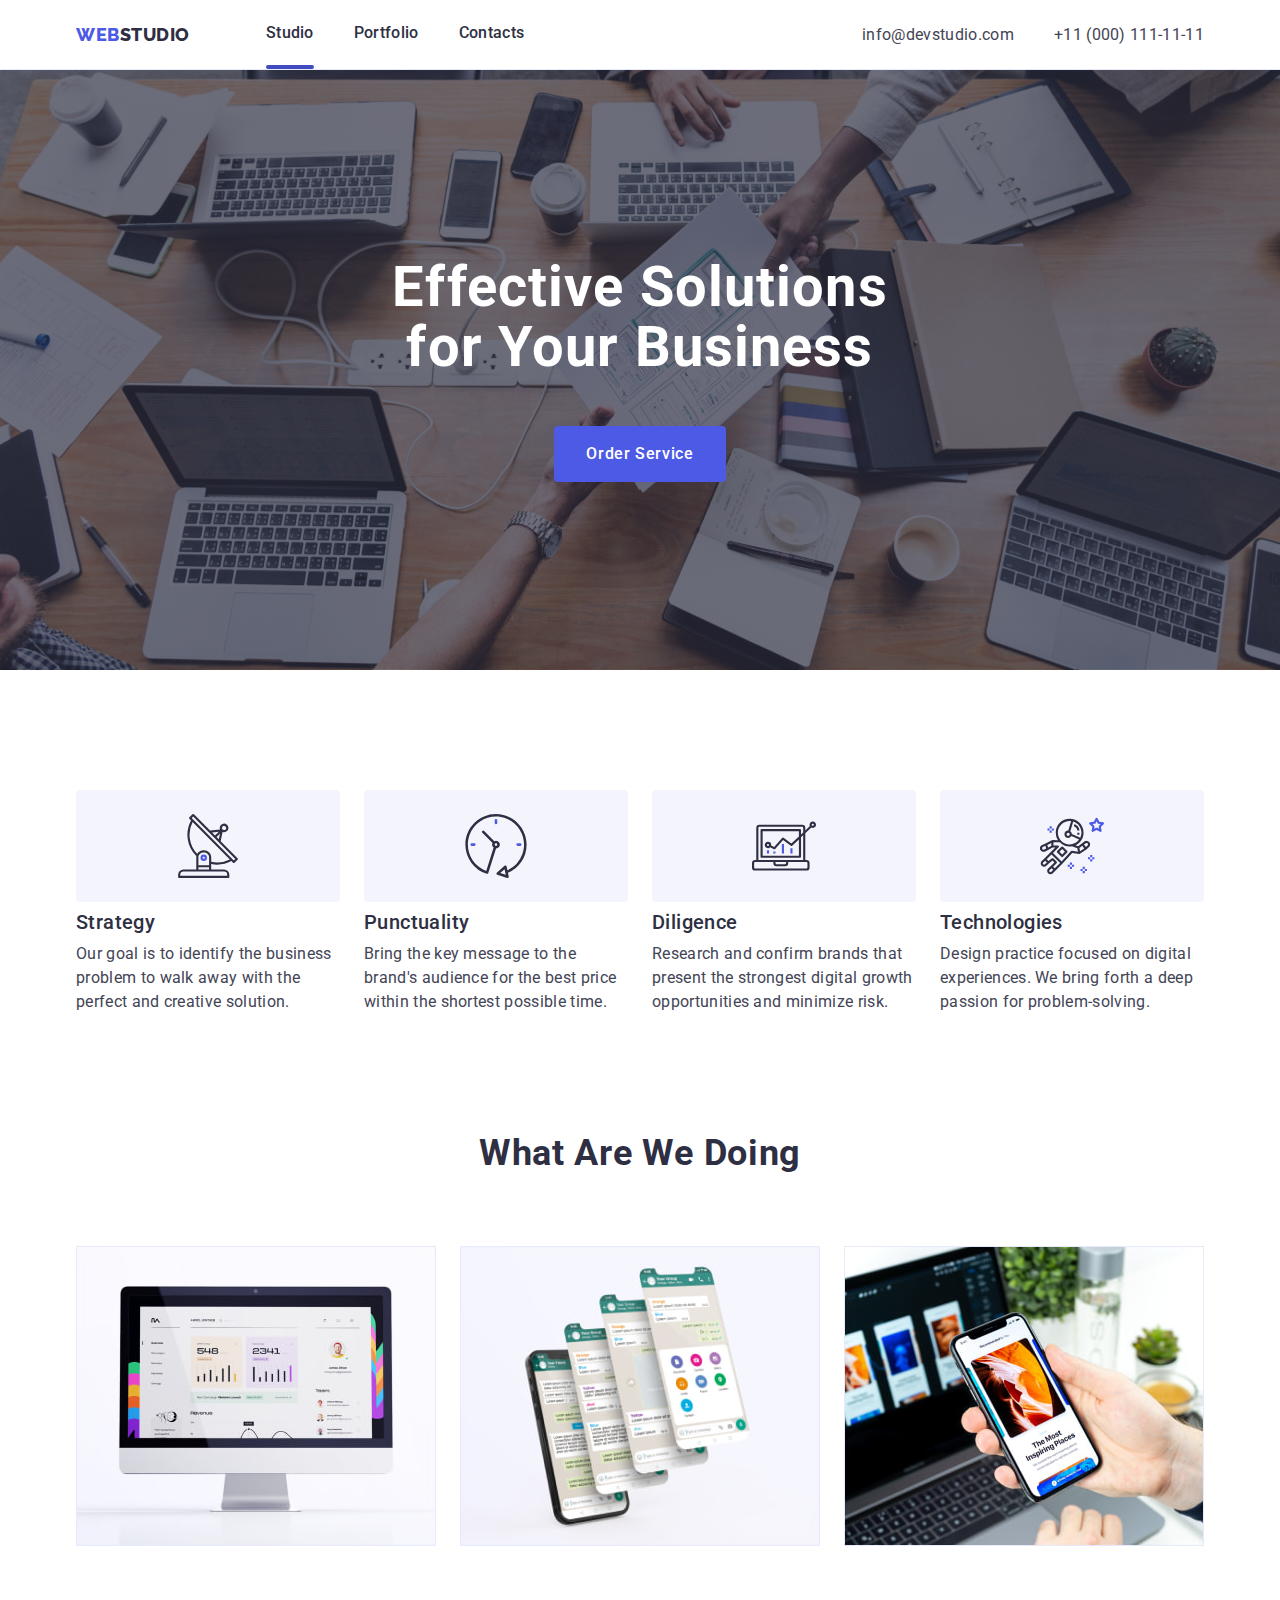
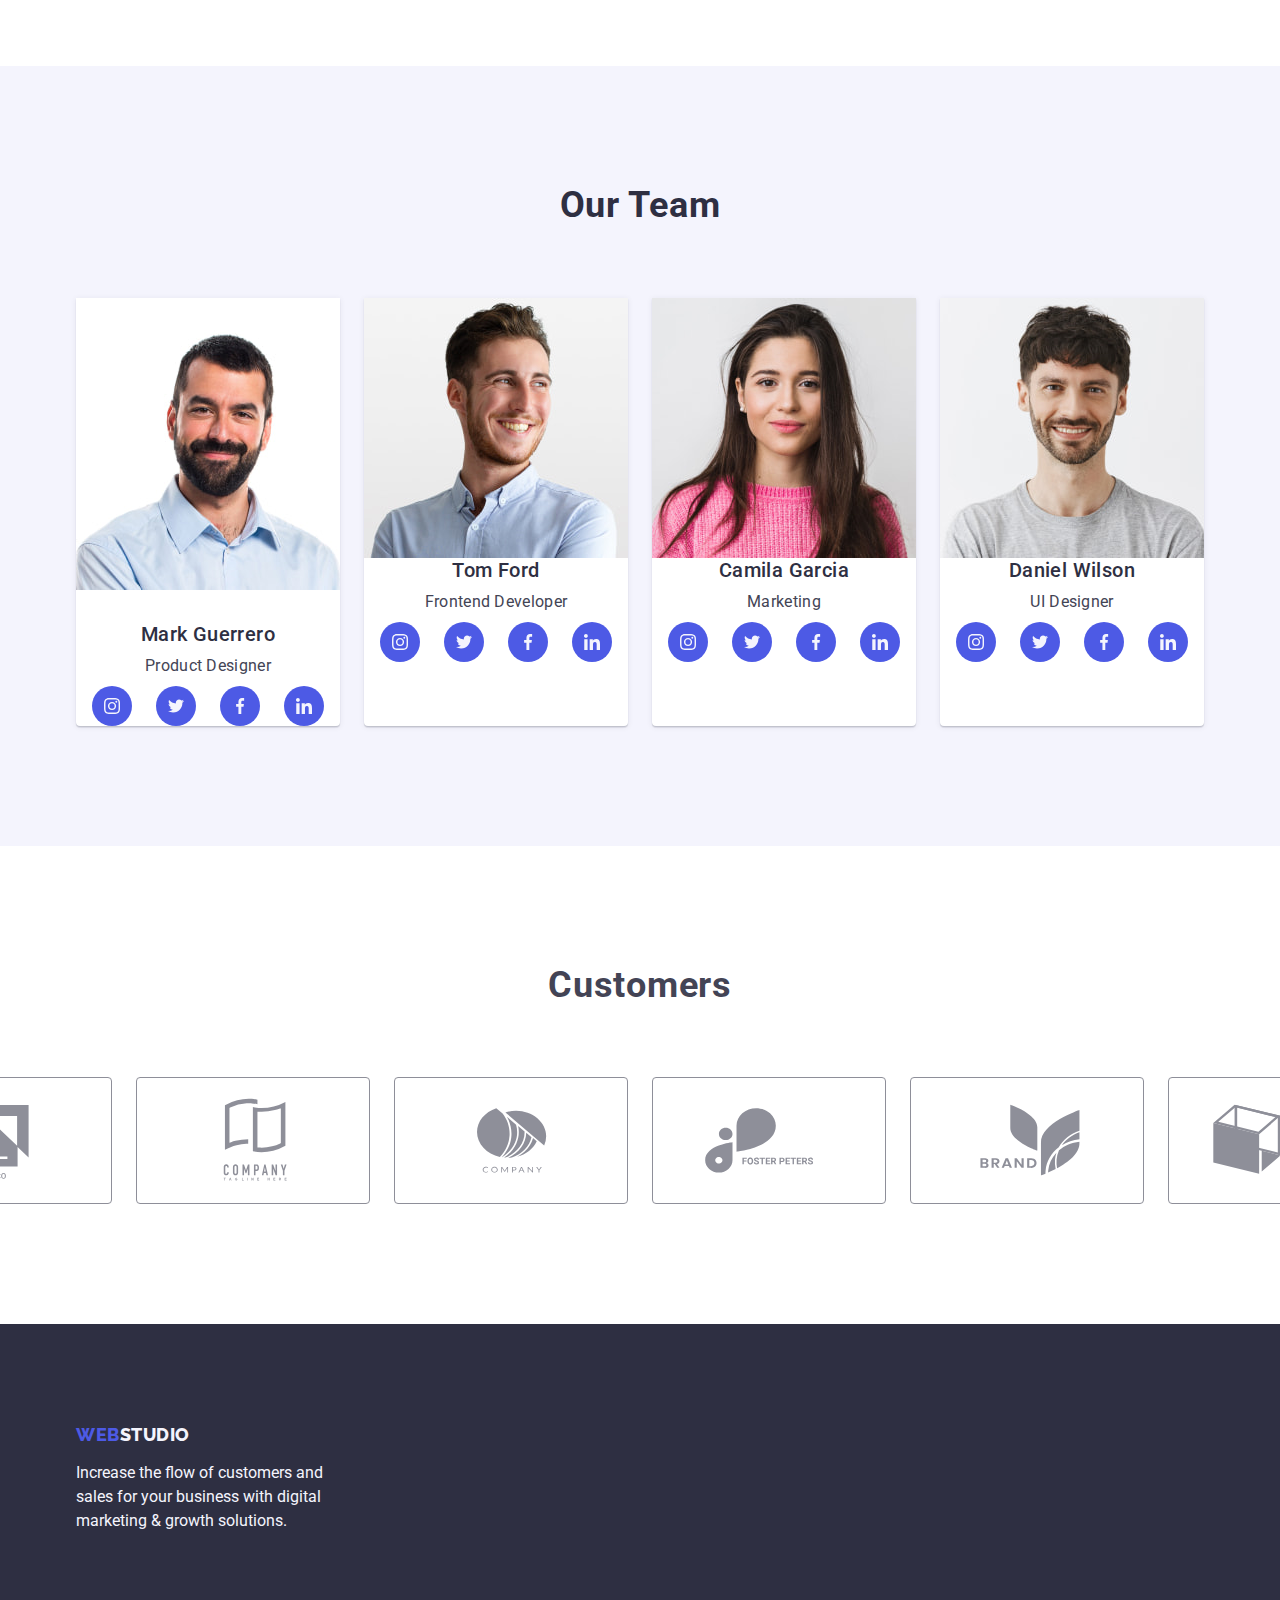
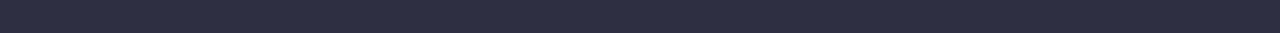
==== index.html @ 004ce373 "1" ====
<!DOCTYPE html>
<html lang="en">
  <head>
    <meta charset="UTF-8" />
    <meta http-equiv="X-UA-Compatible" content="IE=edge" />
    <meta name="viewport" content="width=device-width, initial-scale=1.0" />
    <title>Web Studio</title>
    <link rel="preconnect" href="https://fonts.googleapis.com" />
    <link rel="preconnect" href="https://fonts.gstatic.com" crossorigin />
    <link
      href="https://fonts.googleapis.com/css2?family=Raleway:wght@800&family=Roboto:wght@400;500;700&display=swap"
      rel="stylesheet" />
    <link
      rel="stylesheet"
      href="https://cdnjs.cloudflare.com/ajax/libs/modern-normalize/1.0.0/modern-normalize.min.css" />
    <link rel="stylesheet" href="./css/styles.css" />
  </head>
  <body>
    <header class="header">
      <div class="header-section container">
        <nav class="nav-list">
          <a class="logo link" href="./index.html">Web<span class="logo-studio">Studio</span></a>
          <ul class="list">
            <li><a class="link underline" href="./index.html">Studio</a></li>
            <li><a class="link" href="./portfolio.html">Portfolio</a></li>
            <li><a class="link" href="">Contacts</a></li>
          </ul>
        </nav>
        <address class="address-link">
          <ul class="list">
            <li><a class="link" href="mailto:info@devstudio.com">info@devstudio.com</a></li>
            <li><a class="link" href="tel:+110001111111">+11 (000) 111-11-11</a></li>
          </ul>
        </address>
      </div>
    </header>
    <main>
      <section class="hero">
        <div class="container">
          <h1 class="hero-title">Effective Solutions for Your Business</h1>
          <button class="hero-button" type="button">Order Service</button>
        </div>
      </section>
      <section class="advantage-list">
        <div class="container">
          <h2 class="title" hidden>Our Advantages</h2>
          <ul class="list">
            <li class="advantage-list-item">
              <div class="advantage-icon-container">
                <svg class="underhero-icon" width="64" height="64">
                  <use href="./images/icons.svg#antenna"></use>
                </svg>
              </div>
              <div class="advantage-list-under-icon">
                <h3 class="subtitle">Strategy</h3>
                <p class="advantage-list-text">
                  Our goal is to identify the business problem to walk away with the perfect and creative solution.
                </p>
              </div>
            </li>
            <li class="advantage-list-item">
              <div class="advantage-icon-container">
                <svg class="underhero-icon" width="64" height="64">
                  <use href="./images/icons.svg#clock"></use>
                </svg>
              </div>
              <div class="advantage-list-under-icon">
                <h3 class="subtitle">Punctuality</h3>
                <p class="advantage-list-text">
                  Bring the key message to the brand's audience for the best price within the shortest possible time.
                </p>
              </div>
            </li>
            <li class="advantage-list-item">
              <div class="advantage-icon-container">
                <svg class="underhero-icon" width="64" height="64">
                  <use href="./images/icons.svg#diagram"></use>
                </svg>
              </div>
              <div class="advantage-list-under-icon">
                <h3 class="subtitle">Diligence</h3>
                <p class="advantage-list-text">
                  Research and confirm brands that present the strongest digital growth opportunities and minimize risk.
                </p>
              </div>
            </li>
            <li class="advantage-list-item">
              <div class="advantage-icon-container">
                <svg class="underhero-icon" width="64" height="64">
                  <use href="./images/icons.svg#astronaut"></use>
                </svg>
              </div>
              <div class="advantage-list-under-icon">
                <h3 class="subtitle">Technologies</h3>
                <p class="advantage-list-text">
                  Design practice focused on digital experiences. We bring forth a deep passion for problem-solving.
                </p>
              </div>
            </li>
          </ul>
        </div>
      </section>
      <section class="img-section">
        <div class="container">
          <h2 class="title">What are we doing</h2>
          <ul class="list">
            <li class="img-section-item">
              <img src="./images/main-page/img-1.jpg" alt="PC" width="360" height="300" />
            </li>
            <li class="img-section-item">
              <img src="./images/main-page/img-2.jpg" alt="Messenger" width="360" height="300" />
            </li>
            <li class="img-section-item">
              <img src="./images/main-page/img-3.jpg" alt="Phone" width="360" height="300" />
            </li>
          </ul>
        </div>
      </section>
      <section class="team-section">
        <div class="container">
          <h2 class="title">Our Team</h2>
          <ul class="list">
            <li class="team-section-content">
              <div class="team-section-img">
                <img src="./images/main-page/photo1.jpg" width="264" height="260" alt="Photo" />
              </div>
              <div class="container-text">
                <h3 class="subtitle">Mark Guerrero</h3>
                <p class="team-section-text">Product Designer</p>
                <ul class="team-section-icon-list">
                  <li class="social-icons-item">
                    <a href="https://www.instagram.com/">
                      <svg class="team-icon" width="16" height="16">
                        <use href="./images/icons.svg#instagram"></use>
                      </svg>
                    </a>
                  </li>
                  <li class="social-icons-item">
                    <a href="twitter.com">
                      <svg class="team-icon" width="16" height="16">
                        <use href="./images/icons.svg#twitter"></use>
                      </svg>
                    </a>
                  </li>
                  <li class="social-icons-item">
                    <a href="">
                      <svg class="team-icon" width="16" height="16">
                        <use href="./images/icons.svg#facebook"></use>
                      </svg>
                    </a>
                  </li>
                  <li class="social-icons-item">
                    <a href="">
                      <svg class="team-icon" width="16" height="16">
                        <use href="./images/icons.svg#linkedin"></use>
                      </svg>
                    </a>
                  </li>
                </ul>
              </div>
            </li>
            <li class="team-section-content">
              <div>
                <img src="./images/main-page/photo2.jpg" width="264" height="260" alt="Photo" />
              </div>
              <div class="container-text">
                <h3 class="subtitle">Tom Ford</h3>
                <p class="team-section-text">Frontend Developer</p>
                <ul class="team-section-icon-list">
                  <li class="social-icons-item">
                    <a href="https://www.instagram.com/">
                      <svg class="team-icon" width="16" height="16">
                        <use href="./images/icons.svg#instagram"></use>
                      </svg>
                    </a>
                  </li>
                  <li class="social-icons-item">
                    <a href="twitter.com">
                      <svg class="team-icon" width="16" height="16">
                        <use href="./images/icons.svg#twitter"></use>
                      </svg>
                    </a>
                  </li>
                  <li class="social-icons-item">
                    <a href="">
                      <svg class="team-icon" width="16" height="16">
                        <use href="./images/icons.svg#facebook"></use>
                      </svg>
                    </a>
                  </li>
                  <li class="social-icons-item">
                    <a href="">
                      <svg class="team-icon" width="16" height="16">
                        <use href="./images/icons.svg#linkedin"></use>
                      </svg>
                    </a>
                  </li>
                </ul>
              </div>
            </li>
            <li class="team-section-content">
              <div>
                <img src="./images/main-page/photo3.jpg" width="264" height="260" alt="Photo" />
              </div>
              <div class="container-text">
                <h3 class="subtitle">Camila Garcia</h3>
                <p class="team-section-text">Marketing</p>
                <ul class="team-section-icon-list">
                  <li class="social-icons-item">
                    <a href="https://www.instagram.com/">
                      <svg class="team-icon" width="16" height="16">
                        <use href="./images/icons.svg#instagram"></use>
                      </svg>
                    </a>
                  </li>
                  <li class="social-icons-item">
                    <a href="twitter.com">
                      <svg class="team-icon" width="16" height="16">
                        <use href="./images/icons.svg#twitter"></use>
                      </svg>
                    </a>
                  </li>
                  <li class="social-icons-item">
                    <a href="">
                      <svg class="team-icon" width="16" height="16">
                        <use href="./images/icons.svg#facebook"></use>
                      </svg>
                    </a>
                  </li>
                  <li class="social-icons-item">
                    <a href="">
                      <svg class="team-icon" width="16" height="16">
                        <use href="./images/icons.svg#linkedin"></use>
                      </svg>
                    </a>
                  </li>
                </ul>
              </div>
            </li>
            <li class="team-section-content">
              <div>
                <img src="./images/main-page/photo4.jpg" width="264" height="260" alt="Photo" />
              </div>
              <div class="container-text">
                <h3 class="subtitle">Daniel Wilson</h3>
                <p class="team-section-text">UI Designer</p>
                <ul class="team-section-icon-list">
                  <li class="social-icons-item">
                    <a href="https://www.instagram.com/">
                      <svg class="team-icon" width="16" height="16">
                        <use href="./images/icons.svg#instagram"></use>
                      </svg>
                    </a>
                  </li>
                  <li class="social-icons-item">
                    <a href="twitter.com">
                      <svg class="team-icon" width="16" height="16">
                        <use href="./images/icons.svg#twitter"></use>
                      </svg>
                    </a>
                  </li>
                  <li class="social-icons-item">
                    <a href="">
                      <svg class="team-icon" width="16" height="16">
                        <use href="./images/icons.svg#facebook"></use>
                      </svg>
                    </a>
                  </li>
                  <li class="social-icons-item">
                    <a href="">
                      <svg class="team-icon" width="16" height="16">
                        <use href="./images/icons.svg#linkedin"></use>
                      </svg>
                    </a>
                  </li>
                </ul>
              </div>
            </li>
          </ul>
        </div>
      </section>
      <section class="customers-section">
        <div class="container">
          <h2 class="customers-section-title">Customers</h2>
          <ul class="customers-section-list">
            <li class="customers-section-item">
              <svg class="customers-icon" width="168" height="88">
                <use href="./images/icons.svg#logo-1"></use>
              </svg>
            </li>
            <li class="customers-section-item">
              <svg class="customers-icon" width="168" height="88">
                <use href="./images/icons.svg#logo-2"></use>
              </svg>
            </li>
            <li class="customers-section-item">
              <svg class="customers-icon" width="168" height="88">
                <use href="./images/icons.svg#logo-3"></use>
              </svg>
            </li>
            <li class="customers-section-item">
              <svg class="customers-icon" width="168" height="88">
                <use href="./images/icons.svg#logo-4"></use>
              </svg>
            </li>
            <li class="customers-section-item">
              <svg class="customers-icon" width="168" height="88">
                <use href="./images/icons.svg#logo-5"></use>
              </svg>
            </li>
            <li class="customers-section-item">
              <svg class="customers-icon" width="168" height="88">
                <use href="./images/icons.svg#logo-6"></use>
              </svg>
            </li>
          </ul>
        </div>
      </section>
    </main>
    <footer class="footer">
      <div class="container">
        <a class="link" href="./index.html">Web<span class="logo-studio">Studio</span></a>
        <p class="text">
          Increase the flow of customers and sales for your business with digital marketing & growth solutions.
        </p>
      </div>
    </footer>
  </body>
</html>
---- css/styles.css ----
:root {
    --color-iris: #4d5ae5;
    --color-ocean: #404bbf;
    --color-navy-blue: #2e2f42;
    --color-green: #31d0aa;
    --color-slate: #434455;
    --color-light-slate: #8e8f99;
    --color-cornflower: #e7e9fc;
    --color-cloud: #f4f4fd;
    --color-navy-blue-modal: #2e2f42;
    --color-grey: #2e2f42;
    --color-white: #ffffff;
    --color-dairy: #fcfcfc;
}

body {
    font-family: 'Roboto', sans-serif;
    color: #434455;
    background-color: var(--color-white);
}

img {
    display: block;
}

ul {
    padding-inline: 0;
    margin-inline: 0;
    padding: 0;
    margin: 0;
}


h1 h2 h3 h4 h5 {
    padding-inline: 0;
    margin-inline: 0;
    padding: 0;
    margin: 0;
}

p {
    padding-inline: 0;
    margin-inline: 0;
    padding: 0;
    margin: 0;
}

.container {
    width: 1158px;
    margin: 0 auto;
    padding: 0 15px;
}

/**
  |============================
  | Header & Footer + Logo
  |============================
*/

.header {
    border-bottom: 1px solid var(--color-cornflower);
    box-shadow: 0px 2px 1px rgba(46, 47, 66, 0.08), 0px 1px 1px rgba(46, 47, 66, 0.16), 0px 1px 6px rgba(46, 47, 66, 0.08);
}

.header-section {
    display: flex;
    align-items: center;
}

.nav-list {
    display: flex;
    align-items: center;
    justify-content: space-around;
    margin-right: auto;
}

.header .logo {
    margin-right: 76px;
}

.header .link {
    padding: 24px 0;
    font-family: 'Raleway', sans-serif;
    font-weight: 800;
    font-size: 18px;
    line-height: 1.17;
    letter-spacing: 0.03em;
    text-transform: uppercase;
    text-decoration: none;
    color: var(--color-iris)
}

.header .logo-studio {
    color: var(--color-navy-blue);
}

.header .list {
    gap: 40px;
    display: flex;
    list-style: none;
}

.header .list .link {
    font-family: inherit;
    text-transform: none;
    font-weight: 500;
    font-size: 16px;
    line-height: 1.5;
    text-decoration: none;
    letter-spacing: 0.02em;
    color: var(--color-navy-blue);
}

.header .list .link:hover,
.header .list .link:focus {
    color: var(--color-ocean);
}

.underline::after {
    content: '';
    position: relative;
    top: 20px;
    display: block;
    height: 4px;
    width: 100%;
    background-color: var(--color-ocean);
    border-radius: 2px;
}

.address-link {
    font-style: normal;
    list-style: none;
}

.address-link .list .link {
    text-transform: none;
    font-weight: 400;
    font-size: 16px;
    line-height: 1.5;
    color: var(--color-slate);
    text-decoration: none;
    letter-spacing: 0.02em;
}

.address-link .link:hover,
.address-link .link:focus {
    color: var(--color-ocean);
}

/**
  |============================
  | Hero section
  |============================
*/

.hero {
    background-image: linear-gradient(rgba(46, 47, 66, 0.7), rgba(46, 47, 66, 0.7)), url('../images/main-page/background.jpg');
    background-position: center;
    background-repeat: no-repeat;
    background-size: cover;
    max-width: 1440px;


    background-color: var(--color-navy-blue);
    padding: 188px 0;

}

.hero-title {
    margin: 0 auto 48px;
    display: block;
    max-width: 496px;
    font-weight: 700;
    font-size: 56px;
    color: var(--color-white);
    text-align: center;
    line-height: 1.07;
    letter-spacing: 0.02em;
}

.hero-button {
    min-width: 169px;
    height: 56px;
    display: block;
    margin: 0 auto;
    padding: 16px 32px;
    cursor: pointer;
    font-family: inherit;
    font-weight: 500;
    font-size: 16px;
    line-height: 1.5;
    letter-spacing: 0.04em;
    background: var(--color-iris);
    color: var(--color-white);
    border: none;
    border-radius: 4px;
}

.hero-button:hover,
.hero-button:focus {
    background-color: var(--color-ocean);
}

/**
  |============================
  | 2nd section
  |============================
*/


.advantage-list {
    padding: 120px 0;
}

.advantage-list .list {
    padding: 0;
    display: flex;
    align-items: center;
    justify-content: center;
    list-style: none;
    gap: 24px;
}

.advantage-list-item {
    width: calc((100% - 72px) / 4);
}

.advantage-list .subtitle {
    margin-top: 0;
    margin-bottom: 8px;
    font-weight: 500;
    font-size: 20px;
    line-height: 1.2;
    letter-spacing: 0.02em;
    color: var(--color-navy-blue);
    max-width: 264px;
}

.advantage-list-text {
    font-size: 16px;
    line-height: 1.5;
    letter-spacing: 0.02em;
    color: var(--color-slate);
}

.advantage-icon-container {
    display: flex;
    align-items: center;
    justify-content: center;
    height: 112px;
    padding: 24px 100px;
    background-color: var(--color-cloud);
    border-radius: 4px;
    margin-bottom: 8px;

}

/**
  |============================
  | 3rd section
  |============================
*/

.img-section {
    padding-bottom: 120px;
}

.img-section .title {
    margin-top: 0;
    font-weight: 700;
    font-size: 36px;
    line-height: 1.11;
    color: var(--color-navy-blue);
    text-align: center;
    letter-spacing: 0.02em;
    text-transform: capitalize;
    margin-bottom: 72px;
}

.img-section .list {
    display: flex;
    flex-wrap: wrap;
    justify-content: center;
    gap: 24px;
    list-style: none;
}

.img-section-item {
    width: calc((100% - 3 * 16px) / 3);
}

/**
  |============================
  | Team section
  |============================
*/

.team-section {
    background-color: var(--color-cloud);
    padding: 120px 0;
}

.team-section .list {
    display: flex;
    flex-wrap: wrap;
    gap: 24px;
    justify-content: center;
    list-style: none;
}

.team-section .title {
    margin: 0 auto 72px;
    font-weight: 700;
    font-size: 36px;
    line-height: 1.11;
    text-align: center;
    letter-spacing: 0.02em;
    text-transform: capitalize;
    color: var(--color-navy-blue);
    margin-bottom: 72px;
}

.team-section .subtitle {
    margin-top: 0;
    margin-bottom: 8px;
    text-align: center;
    font-weight: 500;
    font-size: 20px;
    line-height: 1.2;
    letter-spacing: 0.02em;
    color: var(--color-navy-blue);
}

.team-section-text {
    text-align: center;
    font-size: 16px;
    line-height: 1.5;
    letter-spacing: 0.02em;
    color: var(--color-slate);
    margin-bottom: 8px;
}

.team-section-content {
    background-color: var(--color-white);
    width: calc((100% - 72px) / 4);
    box-shadow: 0px 1px 6px rgba(46, 47, 66, 0.08), 0px 1px 1px rgba(46, 47, 66, 0.16), 0px 2px 1px rgba(46, 47, 66, 0.08);
    border-radius: 0px 0px 4px 4px;
}

.container-text {
    margin: 0;
    /* padding: 32px 16px; */
}

.team-section-icon-list {
    list-style: none;
    display: flex;
    gap: 24px;
    justify-content: center;
    align-items: center;
}

.social-icons-item {
    background-color: var(--color-iris);
    padding: 12px;
    border-radius: 50%;
    height: 40px;
}

.team-icon {
    fill: var(--color-cloud);
}

.team-section-img {
    padding: 32px 0;
}

/**
  |============================
  | Customers section
  |============================
*/

.customers-section {
    padding: 120px 0;
}

.customers-section-title {
    margin: 0;
    margin-bottom: 72px;
    display: block;
    text-align: center;
    font-weight: 700;
    font-size: 36px;
    line-height: 1.1;
    letter-spacing: 0.02em;
}

.customers-section-list {
    display: flex;
    align-items: center;
    justify-content: center;
    list-style: none;
    gap: 24px;
}

.customers-icon {
    fill: var(--color-light-slate);
}

.customers-section-item {
    padding: 16px 32px;
    border: 1px solid var(--color-light-slate);
    border-radius: 4px;
}

/**
  |============================
  | Footer
  |============================
*/

.footer {
    display: flex;
    background-color: var(--color-navy-blue);
    padding: 100px 0;
}

.footer .link {
    display: inline-block;
    font-family: 'Raleway', sans-serif;
    font-weight: 800;
    font-size: 18px;
    line-height: 1.17;
    letter-spacing: 0.03em;
    text-transform: uppercase;
    text-decoration: none;
    color: var(--color-iris);
    margin-bottom: 16px;
}

.footer .logo-studio {
    color: var(--color-cloud);
}

.footer .text {
    font-size: 16px;
    line-height: 1.5;
    color: var(--color-cloud);
    max-width: 264px;
}

/**
  |============================
  | Portfolio
  |============================
*/

.portfolio-section {
    padding: 96px 0 120px;
}

.portfolio-section .list {
    display: flex;
    flex-wrap: wrap;
    justify-content: center;
    gap: 24px;
    list-style: none;
    margin-bottom: 72px;
}

.filter-button {
    padding: 12px 24px;
    cursor: pointer;
    font-family: inherit;
    font-weight: 500;
    font-size: 16px;
    line-height: 1.5;
    letter-spacing: 0.04em;
    color: var(--color-iris);
    background-color: var(--color-cloud);
    border-radius: 4px;
    border: 1px solid var(--color-cornflower);
}

.filter-button:hover,
.filter-button:focus {
    color: var(--color-white);
    background-color: var(--color-ocean);
    border: 1px solid transparent;
    box-shadow: 0px 3px 1px rgba(0, 0, 0, 0.1),
        0px 2px 1px rgba(0, 0, 0, 0.08),
        0px 2px 2px rgba(0, 0, 0, 0.12);
}

.portfolio-section .portfolio-content-list {
    display: flex;
    flex-wrap: wrap;
    justify-content: center;
    column-gap: 24px;
    row-gap: 48px;
    list-style: none;
    margin-bottom: 0;
}

.portfolio-content-list .link {
    text-decoration: none;
}

.portfolio-content-subtitle {
    margin-top: 0;
    font-weight: 500;
    font-size: 20px;
    line-height: 1.2;
    letter-spacing: 0.02em;
    color: var(--color-navy-blue);
    margin-bottom: 8px;
}

.portfolio-content-text {
    font-size: 16px;
    line-height: 1.5;
    letter-spacing: 0.02em;
    color: var(--color-slate);
}

.portfolio-content-list .link-container {
    padding: 32px 16px;
    border: 1px solid var(--color-cornflower);
    border-top: none;
}

.portfolio-link {
    display: block;
}

.portfolio-link:hover,
.portfolio-link:focus {
    box-shadow: 0px 1px 6px rgba(46, 47, 66, 0.08), 0px 1px 1px rgba(46, 47, 66, 0.16), 0px 2px 1px rgba(46, 47, 66, 0.08);
}
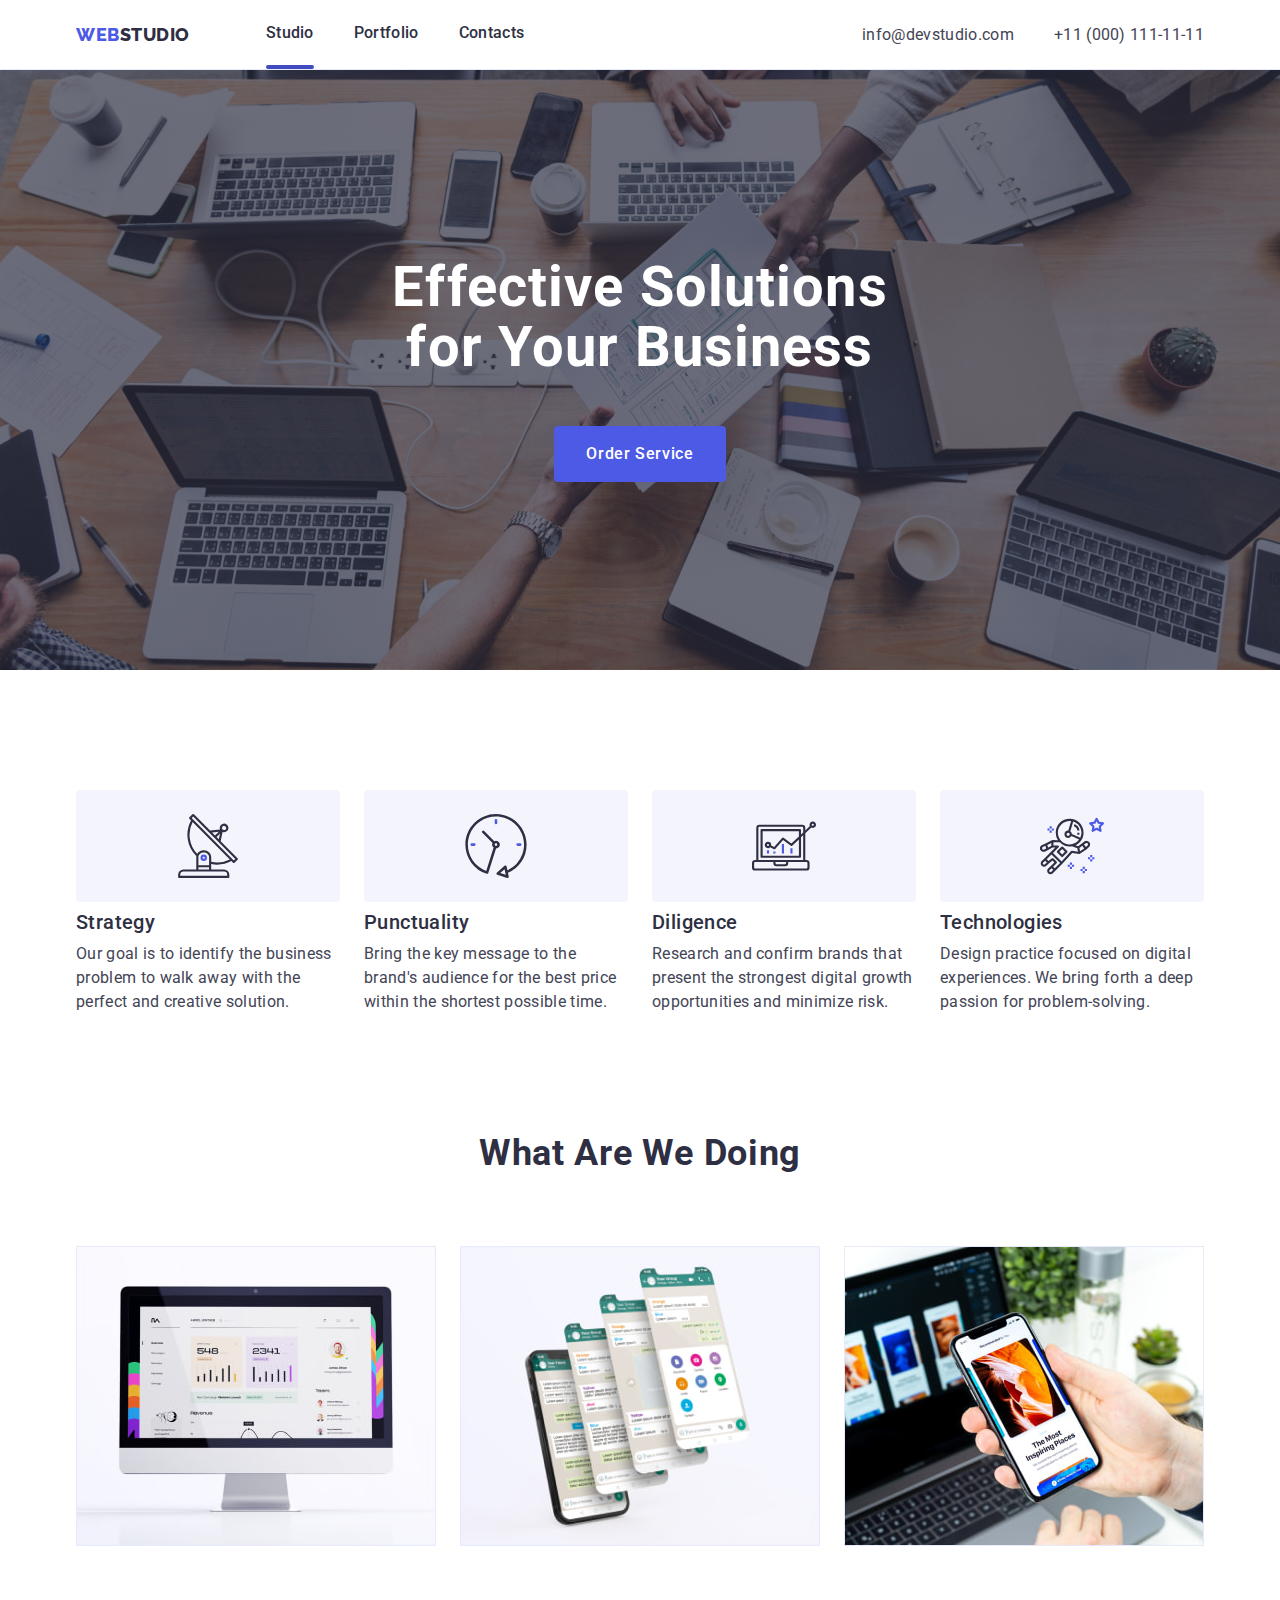
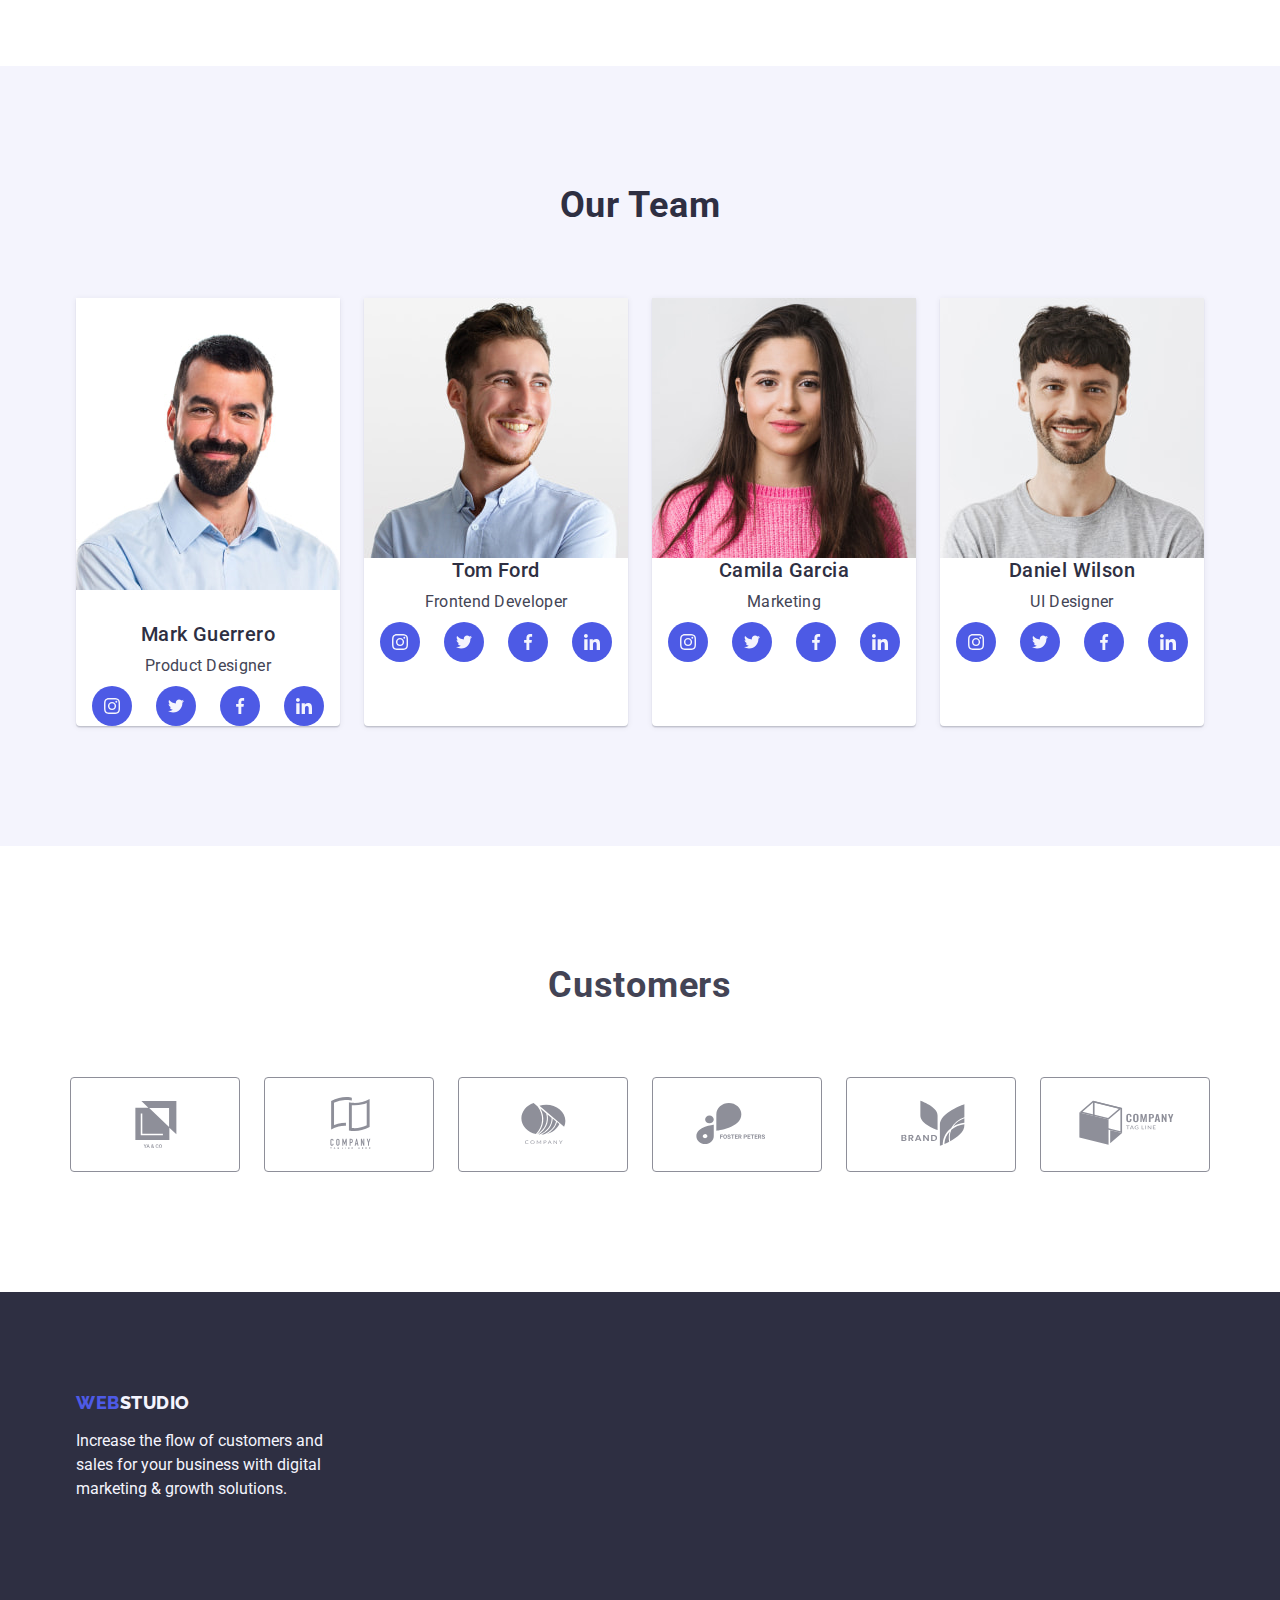
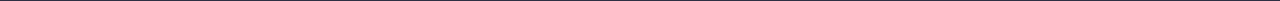
==== commit eeae0830: "Update index.html" ====
--- a/index.html
+++ b/index.html
@@ -284,32 +284,32 @@
           <h2 class="customers-section-title">Customers</h2>
           <ul class="customers-section-list">
             <li class="customers-section-item">
-              <svg class="customers-icon" width="168" height="88">
+              <svg class="customers-icon" width="104" height="56">
                 <use href="./images/icons.svg#logo-1"></use>
               </svg>
             </li>
             <li class="customers-section-item">
-              <svg class="customers-icon" width="168" height="88">
+              <svg class="customers-icon" width="104" height="56">
                 <use href="./images/icons.svg#logo-2"></use>
               </svg>
             </li>
             <li class="customers-section-item">
-              <svg class="customers-icon" width="168" height="88">
+              <svg class="customers-icon" width="104" height="56">
                 <use href="./images/icons.svg#logo-3"></use>
               </svg>
             </li>
             <li class="customers-section-item">
-              <svg class="customers-icon" width="168" height="88">
+              <svg class="customers-icon" width="104" height="56">
                 <use href="./images/icons.svg#logo-4"></use>
               </svg>
             </li>
             <li class="customers-section-item">
-              <svg class="customers-icon" width="168" height="88">
+              <svg class="customers-icon" width="104" height="56">
                 <use href="./images/icons.svg#logo-5"></use>
               </svg>
             </li>
             <li class="customers-section-item">
-              <svg class="customers-icon" width="168" height="88">
+              <svg class="customers-icon" width="104" height="56">
                 <use href="./images/icons.svg#logo-6"></use>
               </svg>
             </li>
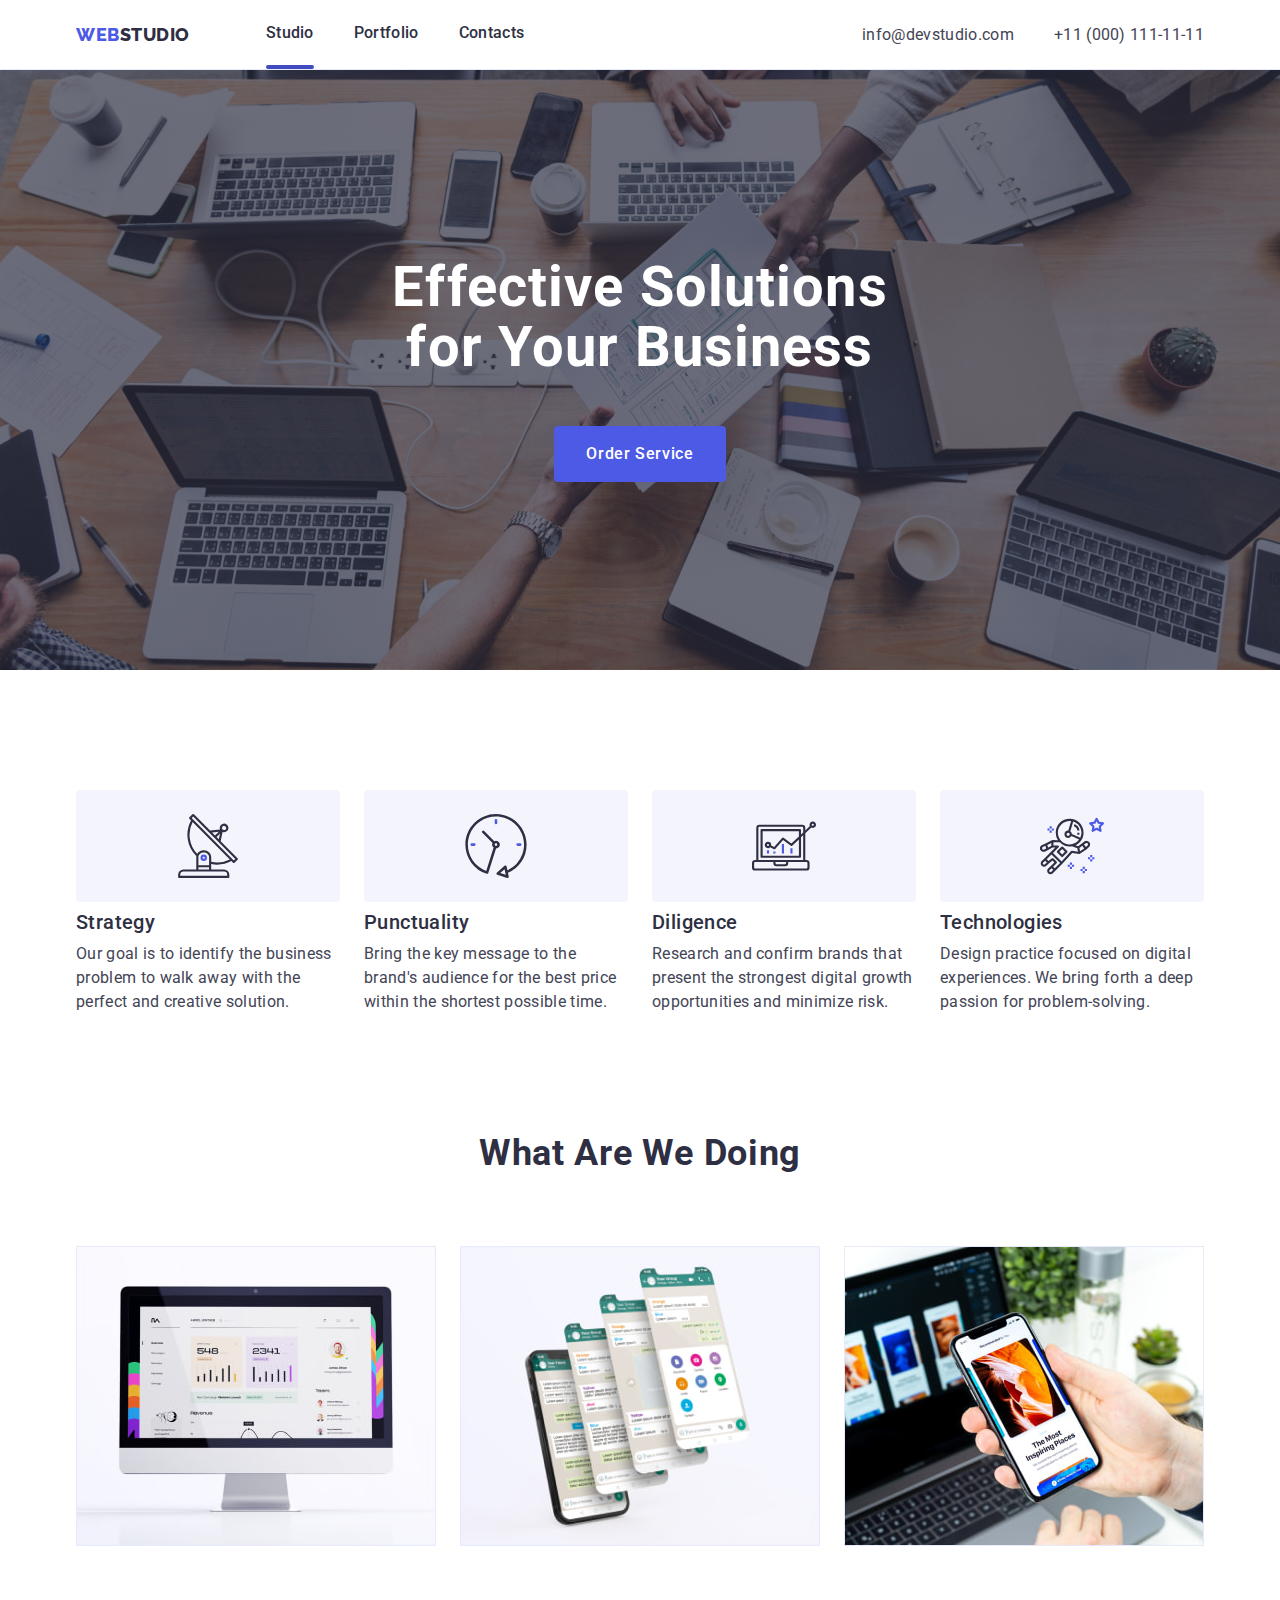
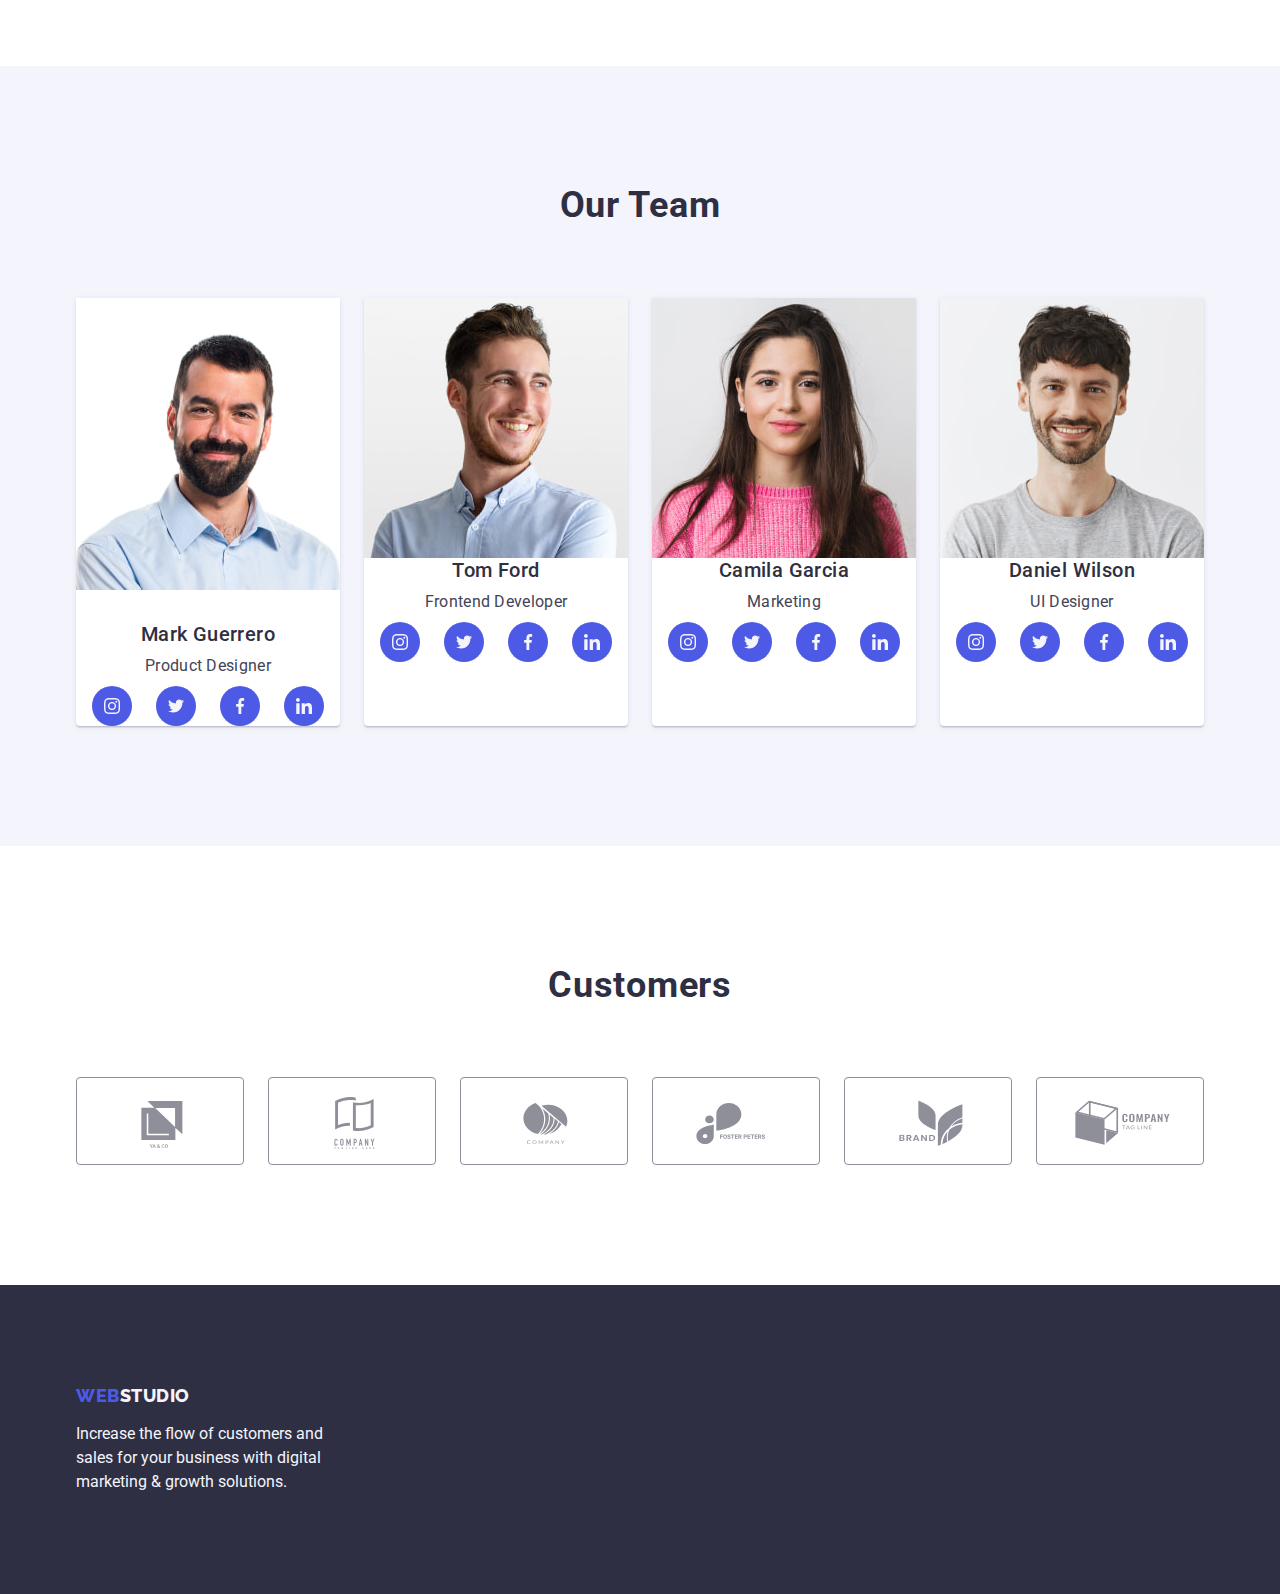
==== commit 1af92142: "Customers section fixes" ====
--- a/index.html
+++ b/index.html
@@ -284,34 +284,46 @@
           <h2 class="customers-section-title">Customers</h2>
           <ul class="customers-section-list">
             <li class="customers-section-item">
-              <svg class="customers-icon" width="104" height="56">
-                <use href="./images/icons.svg#logo-1"></use>
-              </svg>
-            </li>
-            <li class="customers-section-item">
-              <svg class="customers-icon" width="104" height="56">
-                <use href="./images/icons.svg#logo-2"></use>
-              </svg>
-            </li>
-            <li class="customers-section-item">
-              <svg class="customers-icon" width="104" height="56">
-                <use href="./images/icons.svg#logo-3"></use>
-              </svg>
-            </li>
-            <li class="customers-section-item">
-              <svg class="customers-icon" width="104" height="56">
-                <use href="./images/icons.svg#logo-4"></use>
-              </svg>
-            </li>
-            <li class="customers-section-item">
-              <svg class="customers-icon" width="104" height="56">
-                <use href="./images/icons.svg#logo-5"></use>
-              </svg>
-            </li>
-            <li class="customers-section-item">
-              <svg class="customers-icon" width="104" height="56">
-                <use href="./images/icons.svg#logo-6"></use>
-              </svg>
+              <a class="customers-link" href="">
+                <svg class="customers-icon" width="104" height="56">
+                  <use href="./images/icons.svg#logo-1"></use>
+                </svg>
+              </a>
+            </li>
+            <li class="customers-section-item">
+              <a class="customers-link" href="">
+                <svg class="customers-icon" width="104" height="56">
+                  <use href="./images/icons.svg#logo-2"></use>
+                </svg>
+              </a>
+            </li>
+            <li class="customers-section-item">
+              <a class="customers-link" href="">
+                <svg class="customers-icon" width="104" height="56">
+                  <use href="./images/icons.svg#logo-3"></use>
+                </svg>
+              </a>
+            </li>
+            <li class="customers-section-item">
+              <a class="customers-link" href="">
+                <svg class="customers-icon" width="104" height="56">
+                  <use href="./images/icons.svg#logo-4"></use>
+                </svg>
+              </a>
+            </li>
+            <li class="customers-section-item">
+              <a class="customers-link" href="">
+                <svg class="customers-icon" width="104" height="56">
+                  <use href="./images/icons.svg#logo-5"></use>
+                </svg>
+              </a>
+            </li>
+            <li class="customers-section-item">
+              <a class="customers-link" href="">
+                <svg class="customers-icon" width="104" height="56">
+                  <use href="./images/icons.svg#logo-6"></use>
+                </svg>
+              </a>
             </li>
           </ul>
         </div>
--- a/css/styles.css
+++ b/css/styles.css
@@ -394,6 +394,7 @@
     font-size: 36px;
     line-height: 1.1;
     letter-spacing: 0.02em;
+    color: var(--color-navy-blue);
 }
 
 .customers-section-list {
@@ -408,10 +409,18 @@
     fill: var(--color-light-slate);
 }
 
-.customers-section-item {
+.customers-link {
     padding: 16px 32px;
+    display: block;
+    height: 100%;
+    width: 100%;
     border: 1px solid var(--color-light-slate);
     border-radius: 4px;
+}
+
+.customers-section-item {
+    width: calc((100% - 120px) / 6);
+    height: 88px;
 }
 
 /**
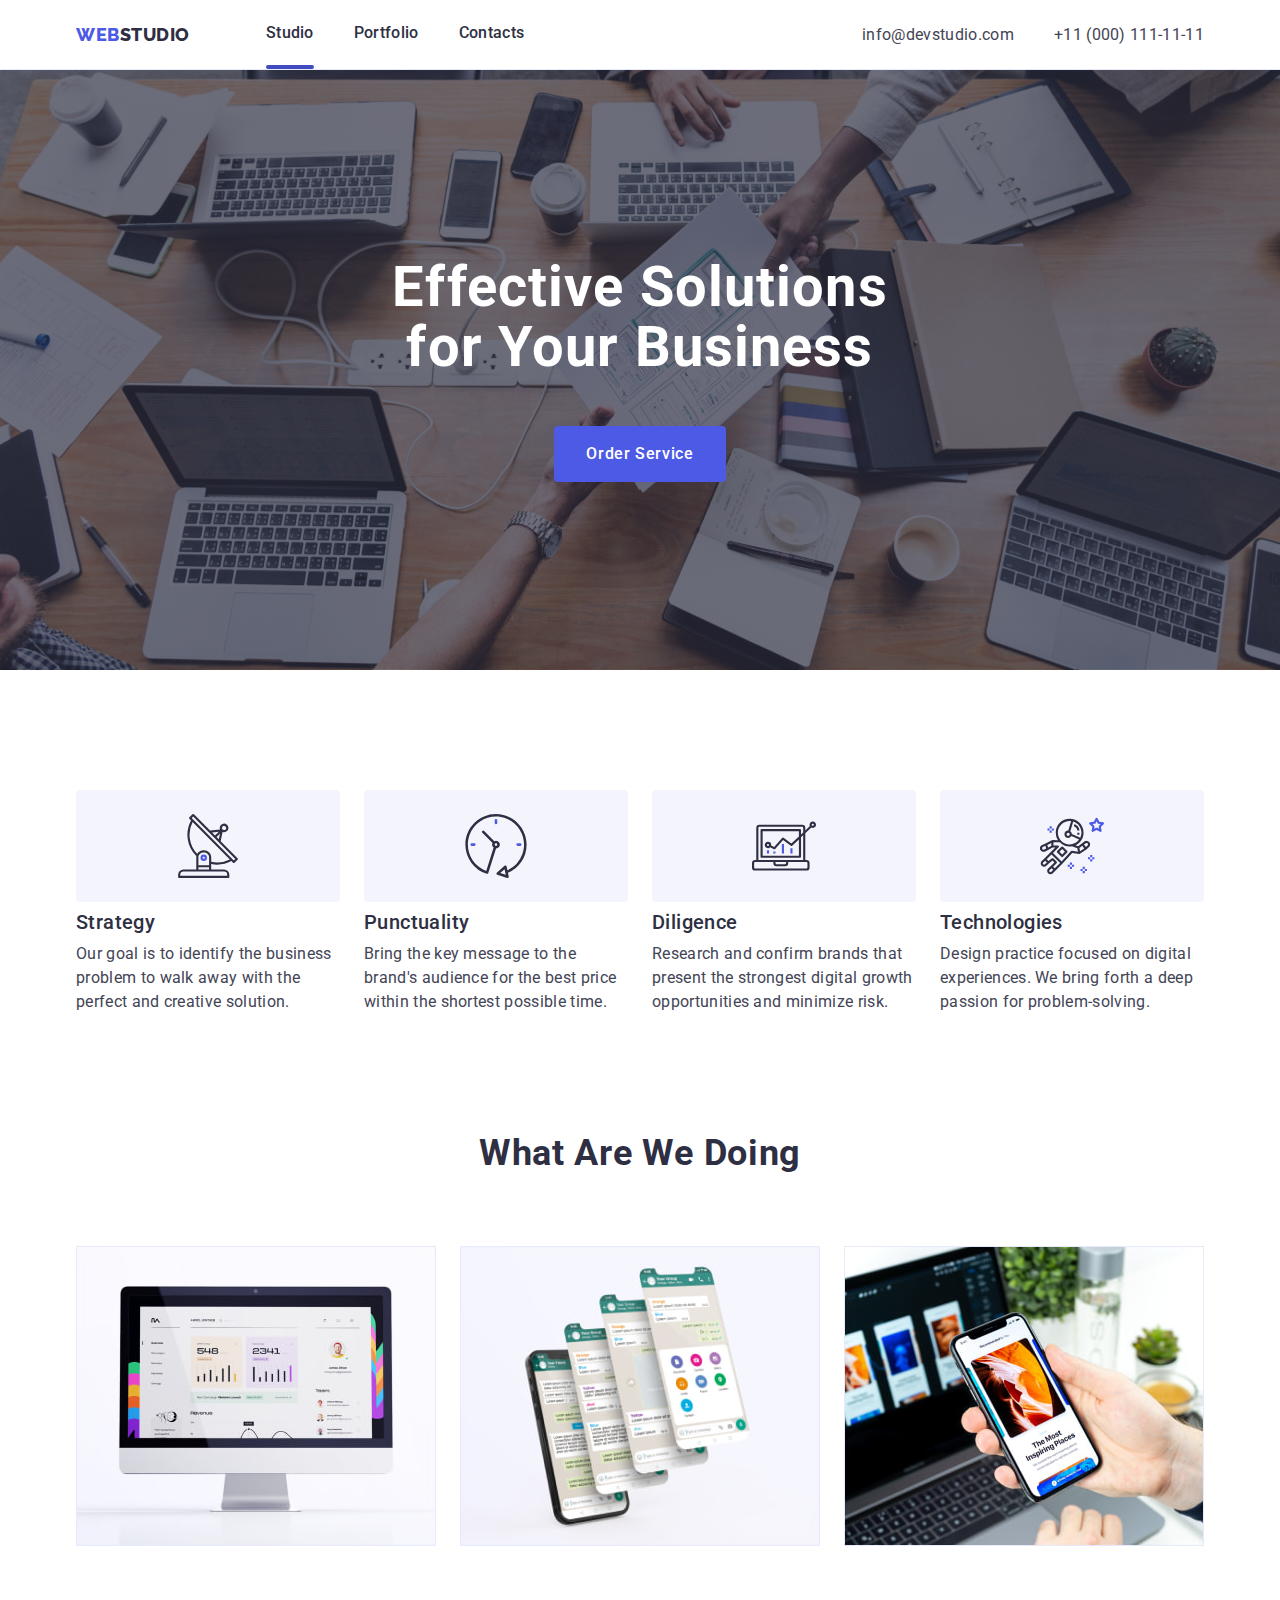
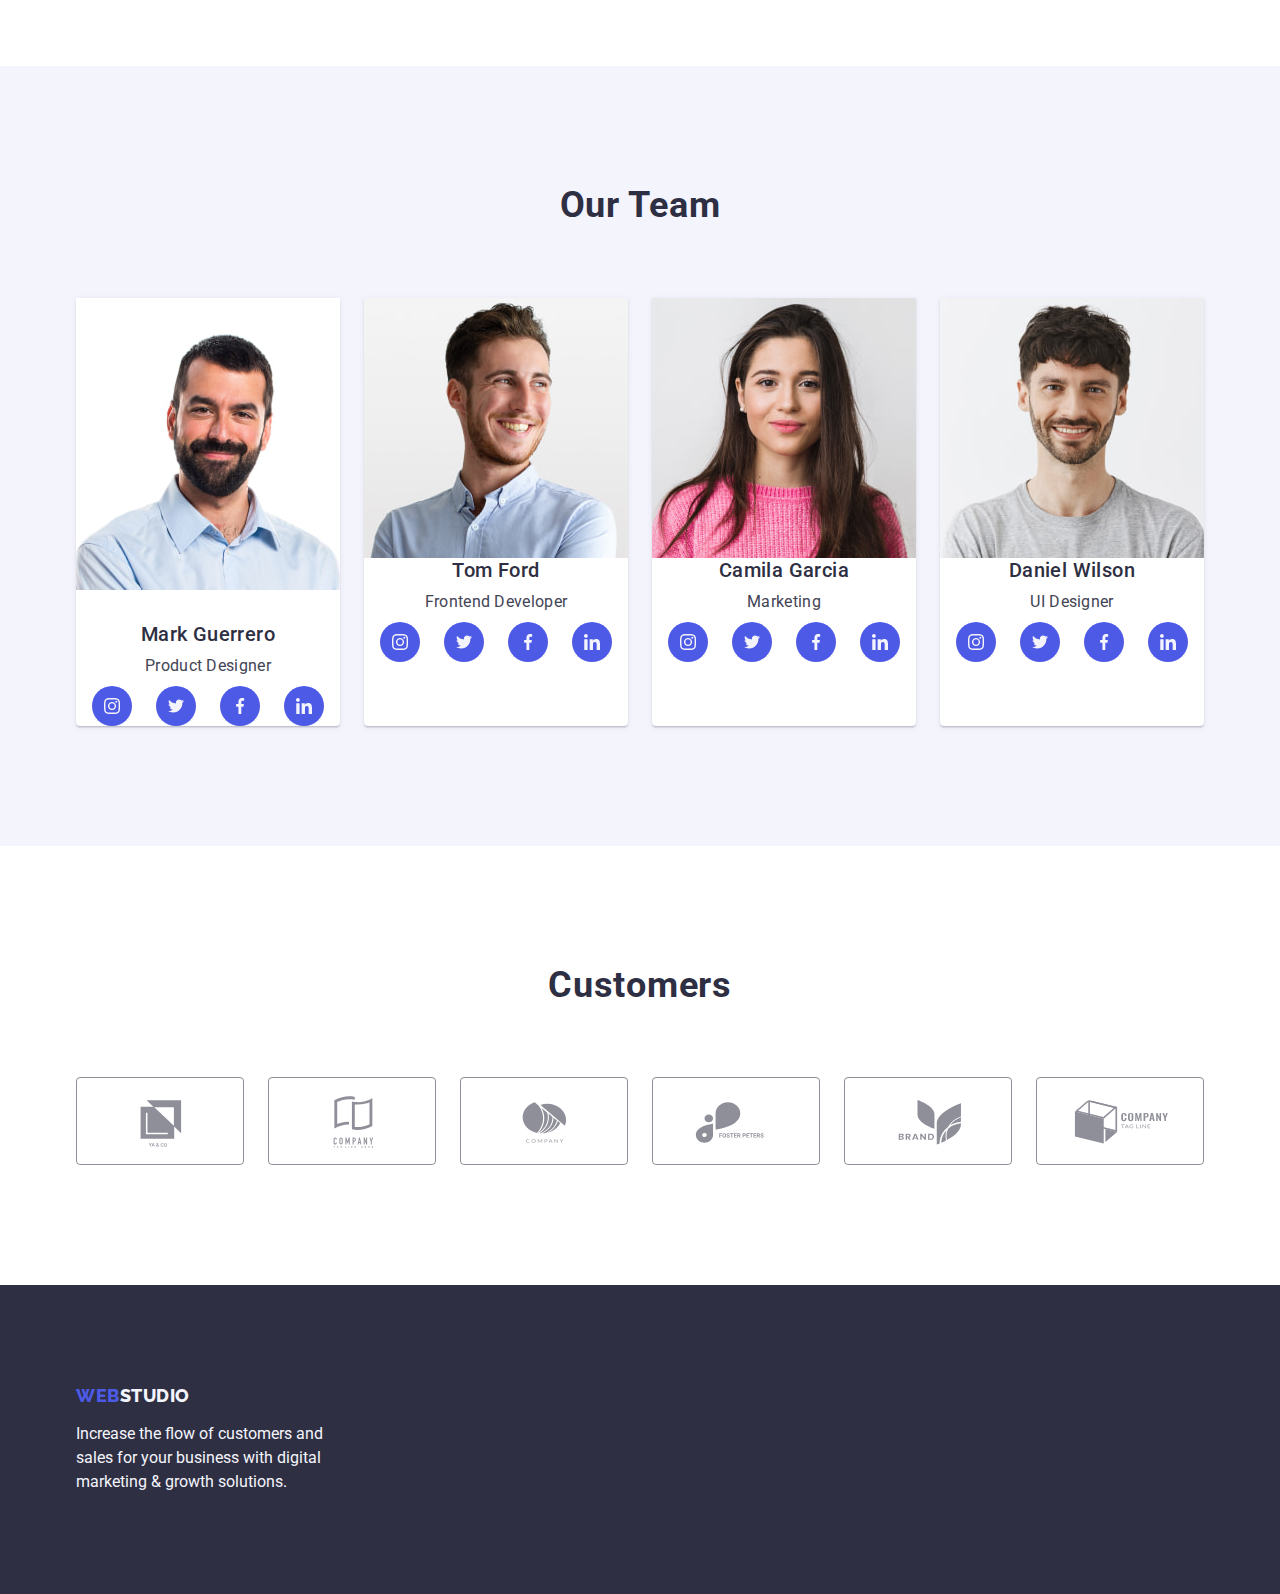
==== commit 788b2632: "team section fixes" ====
--- a/index.html
+++ b/index.html
@@ -129,28 +129,28 @@
                 <p class="team-section-text">Product Designer</p>
                 <ul class="team-section-icon-list">
                   <li class="social-icons-item">
-                    <a href="https://www.instagram.com/">
+                    <a class="team-section-link" href="instagram.com">
                       <svg class="team-icon" width="16" height="16">
                         <use href="./images/icons.svg#instagram"></use>
                       </svg>
                     </a>
                   </li>
                   <li class="social-icons-item">
-                    <a href="twitter.com">
+                    <a class="team-section-link" href="twitter.com">
                       <svg class="team-icon" width="16" height="16">
                         <use href="./images/icons.svg#twitter"></use>
                       </svg>
                     </a>
                   </li>
                   <li class="social-icons-item">
-                    <a href="">
+                    <a class="team-section-link" href="facebook.com">
                       <svg class="team-icon" width="16" height="16">
                         <use href="./images/icons.svg#facebook"></use>
                       </svg>
                     </a>
                   </li>
                   <li class="social-icons-item">
-                    <a href="">
+                    <a class="team-section-link" href="linkedin.com">
                       <svg class="team-icon" width="16" height="16">
                         <use href="./images/icons.svg#linkedin"></use>
                       </svg>
@@ -168,28 +168,28 @@
                 <p class="team-section-text">Frontend Developer</p>
                 <ul class="team-section-icon-list">
                   <li class="social-icons-item">
-                    <a href="https://www.instagram.com/">
+                    <a class="team-section-link" href="https://www.instagram.com/">
                       <svg class="team-icon" width="16" height="16">
                         <use href="./images/icons.svg#instagram"></use>
                       </svg>
                     </a>
                   </li>
                   <li class="social-icons-item">
-                    <a href="twitter.com">
+                    <a class="team-section-link" href="twitter.com">
                       <svg class="team-icon" width="16" height="16">
                         <use href="./images/icons.svg#twitter"></use>
                       </svg>
                     </a>
                   </li>
                   <li class="social-icons-item">
-                    <a href="">
+                    <a class="team-section-link" href="facebook.com">
                       <svg class="team-icon" width="16" height="16">
                         <use href="./images/icons.svg#facebook"></use>
                       </svg>
                     </a>
                   </li>
                   <li class="social-icons-item">
-                    <a href="">
+                    <a class="team-section-link" href="linkedin.com">
                       <svg class="team-icon" width="16" height="16">
                         <use href="./images/icons.svg#linkedin"></use>
                       </svg>
@@ -207,28 +207,28 @@
                 <p class="team-section-text">Marketing</p>
                 <ul class="team-section-icon-list">
                   <li class="social-icons-item">
-                    <a href="https://www.instagram.com/">
+                    <a class="team-section-link" href="https://www.instagram.com/">
                       <svg class="team-icon" width="16" height="16">
                         <use href="./images/icons.svg#instagram"></use>
                       </svg>
                     </a>
                   </li>
                   <li class="social-icons-item">
-                    <a href="twitter.com">
+                    <a class="team-section-link" href="twitter.com">
                       <svg class="team-icon" width="16" height="16">
                         <use href="./images/icons.svg#twitter"></use>
                       </svg>
                     </a>
                   </li>
                   <li class="social-icons-item">
-                    <a href="">
+                    <a class="team-section-link" href="facebook.com">
                       <svg class="team-icon" width="16" height="16">
                         <use href="./images/icons.svg#facebook"></use>
                       </svg>
                     </a>
                   </li>
                   <li class="social-icons-item">
-                    <a href="">
+                    <a class="team-section-link" href="linkedin.com">
                       <svg class="team-icon" width="16" height="16">
                         <use href="./images/icons.svg#linkedin"></use>
                       </svg>
@@ -246,28 +246,28 @@
                 <p class="team-section-text">UI Designer</p>
                 <ul class="team-section-icon-list">
                   <li class="social-icons-item">
-                    <a href="https://www.instagram.com/">
+                    <a class="team-section-link" href="https://www.instagram.com/">
                       <svg class="team-icon" width="16" height="16">
                         <use href="./images/icons.svg#instagram"></use>
                       </svg>
                     </a>
                   </li>
                   <li class="social-icons-item">
-                    <a href="twitter.com">
+                    <a class="team-section-link" href="twitter.com">
                       <svg class="team-icon" width="16" height="16">
                         <use href="./images/icons.svg#twitter"></use>
                       </svg>
                     </a>
                   </li>
                   <li class="social-icons-item">
-                    <a href="">
+                    <a class="team-section-link" href="facebook.com">
                       <svg class="team-icon" width="16" height="16">
                         <use href="./images/icons.svg#facebook"></use>
                       </svg>
                     </a>
                   </li>
                   <li class="social-icons-item">
-                    <a href="">
+                    <a class="team-section-link" href="linkedin.com">
                       <svg class="team-icon" width="16" height="16">
                         <use href="./images/icons.svg#linkedin"></use>
                       </svg>
--- a/css/styles.css
+++ b/css/styles.css
@@ -349,7 +349,6 @@
 
 .container-text {
     margin: 0;
-    /* padding: 32px 16px; */
 }
 
 .team-section-icon-list {
@@ -360,19 +359,28 @@
     align-items: center;
 }
 
-.social-icons-item {
+.team-icon {
+    fill: var(--color-cloud);
+}
+
+.team-section-img {
+    padding: 32px 0;
+}
+
+.team-section-link {
+    display: flex;
+    align-items: center;
+    justify-content: center;
+    width: 100%;
+    height: 100%;
     background-color: var(--color-iris);
     padding: 12px;
     border-radius: 50%;
-    height: 40px;
-}
-
-.team-icon {
-    fill: var(--color-cloud);
-}
-
-.team-section-img {
-    padding: 32px 0;
+}
+
+.team-section-link:hover,
+.team-section-link:focus {
+    background-color: var(--color-ocean);
 }
 
 /**
@@ -406,16 +414,25 @@
 }
 
 .customers-icon {
-    fill: var(--color-light-slate);
+    fill: currentColor;
 }
 
 .customers-link {
+    display: flex;
+    align-items: center;
+    justify-content: center;
     padding: 16px 32px;
-    display: block;
     height: 100%;
     width: 100%;
     border: 1px solid var(--color-light-slate);
     border-radius: 4px;
+    color: var(--color-light-slate);
+}
+
+.customers-link:hover,
+.customers-link:focus {
+    border-color: var(--color-ocean);
+    color: var(--color-ocean);
 }
 
 .customers-section-item {
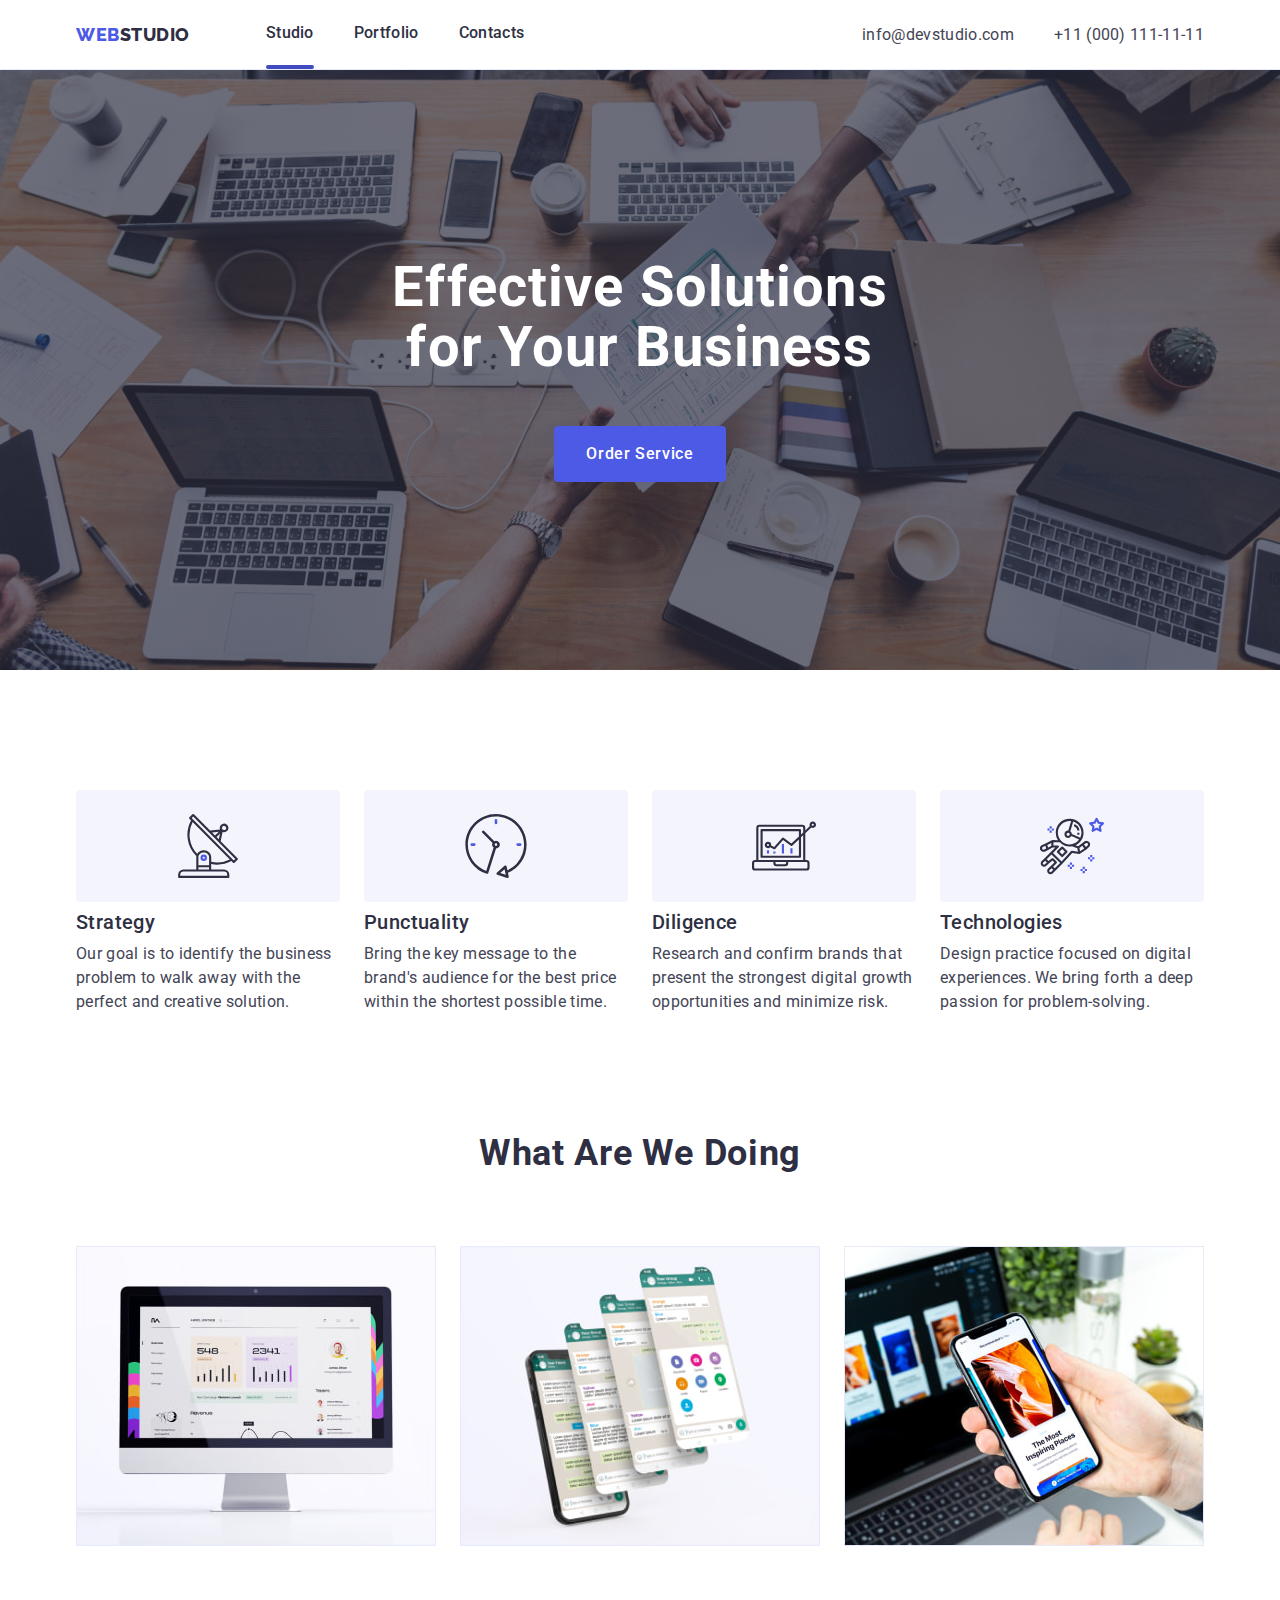
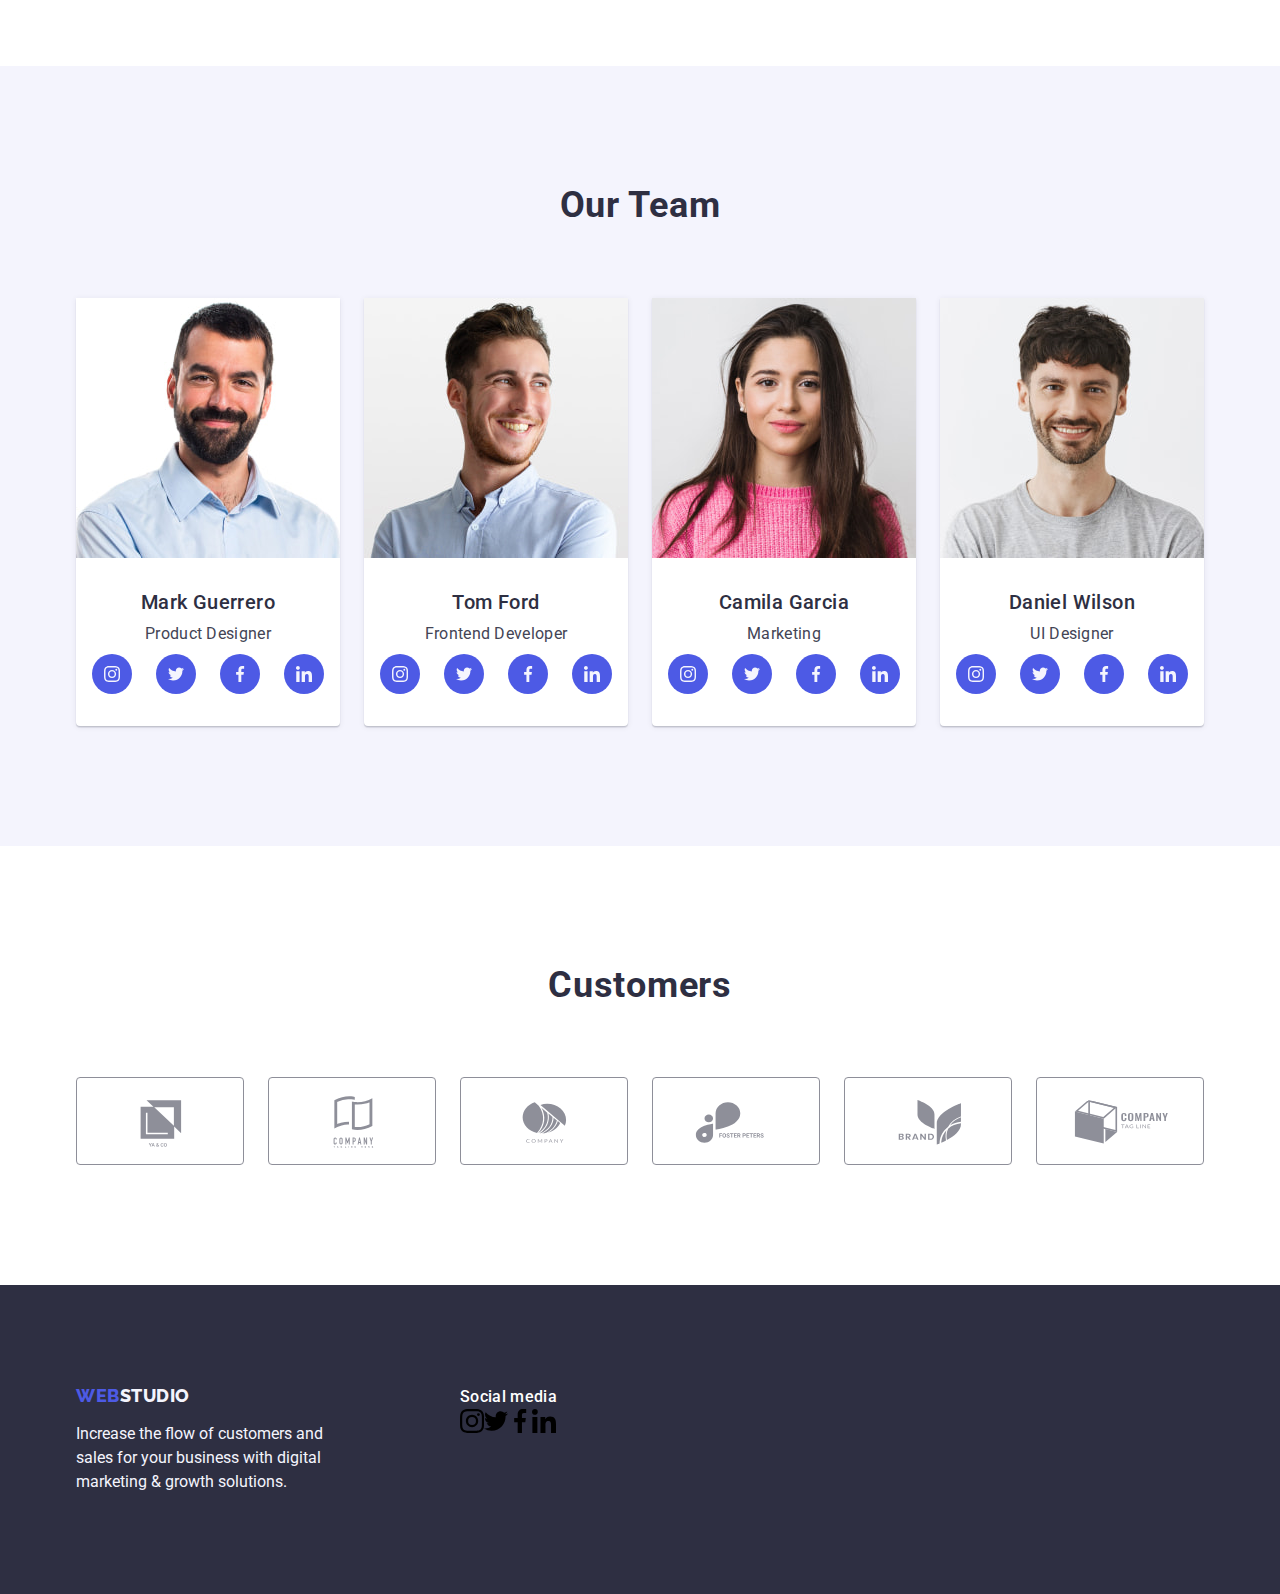
==== commit 051263a3: "1" ====
--- a/index.html
+++ b/index.html
@@ -330,11 +330,46 @@
       </section>
     </main>
     <footer class="footer">
-      <div class="container">
-        <a class="link" href="./index.html">Web<span class="logo-studio">Studio</span></a>
-        <p class="text">
-          Increase the flow of customers and sales for your business with digital marketing & growth solutions.
-        </p>
+      <div class="container footer-container">
+        <div class="footer-text">
+          <a class="link" href="./index.html">Web<span class="logo-studio">Studio</span></a>
+          <p class="text">
+            Increase the flow of customers and sales for your business with digital marketing & growth solutions.
+          </p>
+        </div>
+        <div>
+          <p class="footer-upper-icon">Social media</p>
+          <ul class="footer-list">
+            <li>
+              <a href="instagram.com">
+                <svg class="footer-icon" width="24" height="24">
+                  <use href="./images/icons.svg#instagram"></use>
+                </svg>
+              </a>
+            </li>
+            <li>
+              <a href="twitter.com">
+                <svg class="footer-icon" width="24" height="24">
+                  <use href="./images/icons.svg#twitter"></use>
+                </svg>
+              </a>
+            </li>
+            <li>
+              <a href="facebook.com">
+                <svg class="footer-icon" width="24" height="24">
+                  <use href="./images/icons.svg#facebook"></use>
+                </svg>
+              </a>
+            </li>
+            <li>
+              <a href="linkedin.com">
+                <svg class="footer-icon" width="24" height="24">
+                  <use href="./images/icons.svg#linkedin"></use>
+                </svg>
+              </a>
+            </li>
+          </ul>
+        </div>
       </div>
     </footer>
   </body>
--- a/css/styles.css
+++ b/css/styles.css
@@ -349,6 +349,7 @@
 
 .container-text {
     margin: 0;
+    padding: 32px 0;
 }
 
 .team-section-icon-list {
@@ -363,9 +364,6 @@
     fill: var(--color-cloud);
 }
 
-.team-section-img {
-    padding: 32px 0;
-}
 
 .team-section-link {
     display: flex;
@@ -447,9 +445,29 @@
 */
 
 .footer {
-    display: flex;
     background-color: var(--color-navy-blue);
     padding: 100px 0;
+}
+
+.footer-container {
+    display: flex;
+    align-items: baseline;
+    gap: 120px;
+}
+
+.footer-text {}
+
+.footer-upper-icon {
+    font-weight: 500;
+    font-size: 16px;
+    line-height: 1.5;
+    letter-spacing: 0.02em;
+    color: var(--color-white);
+}
+
+.footer-list {
+    display: flex;
+    list-style: none;
 }
 
 .footer .link {
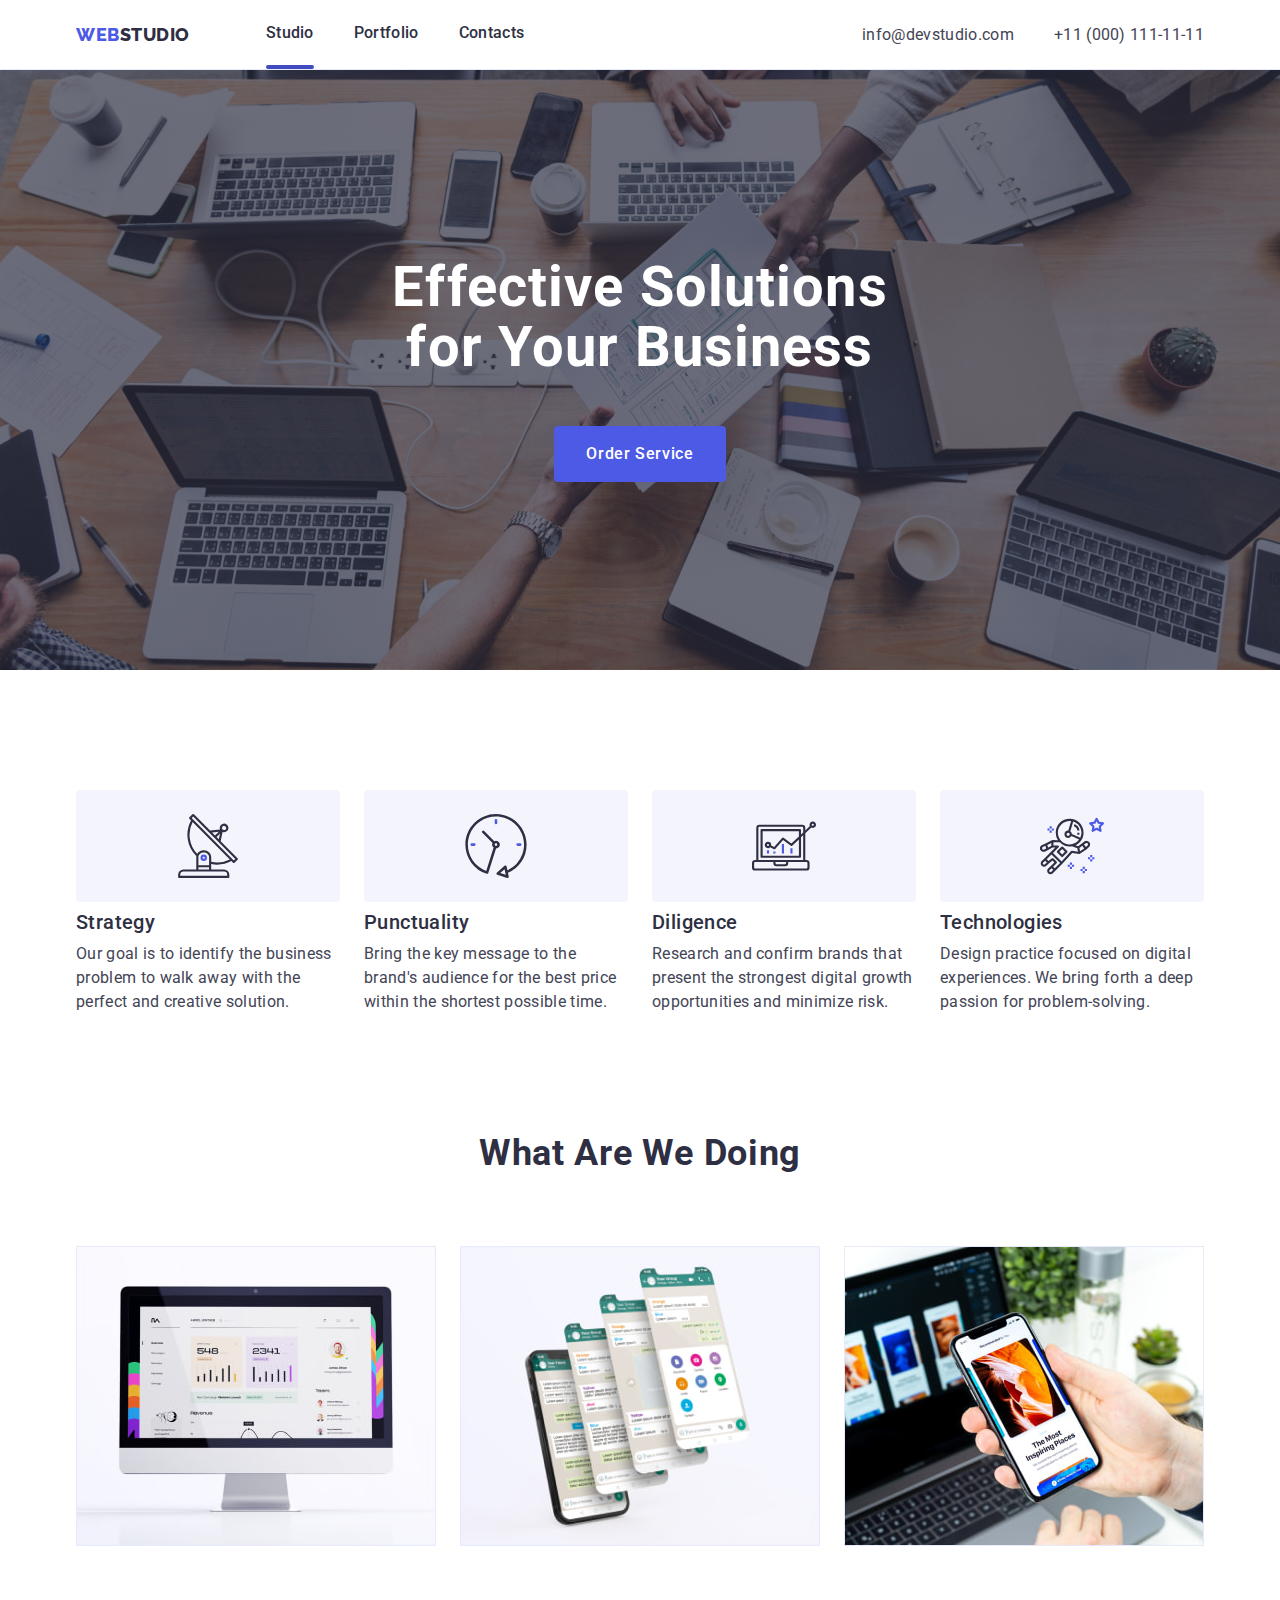
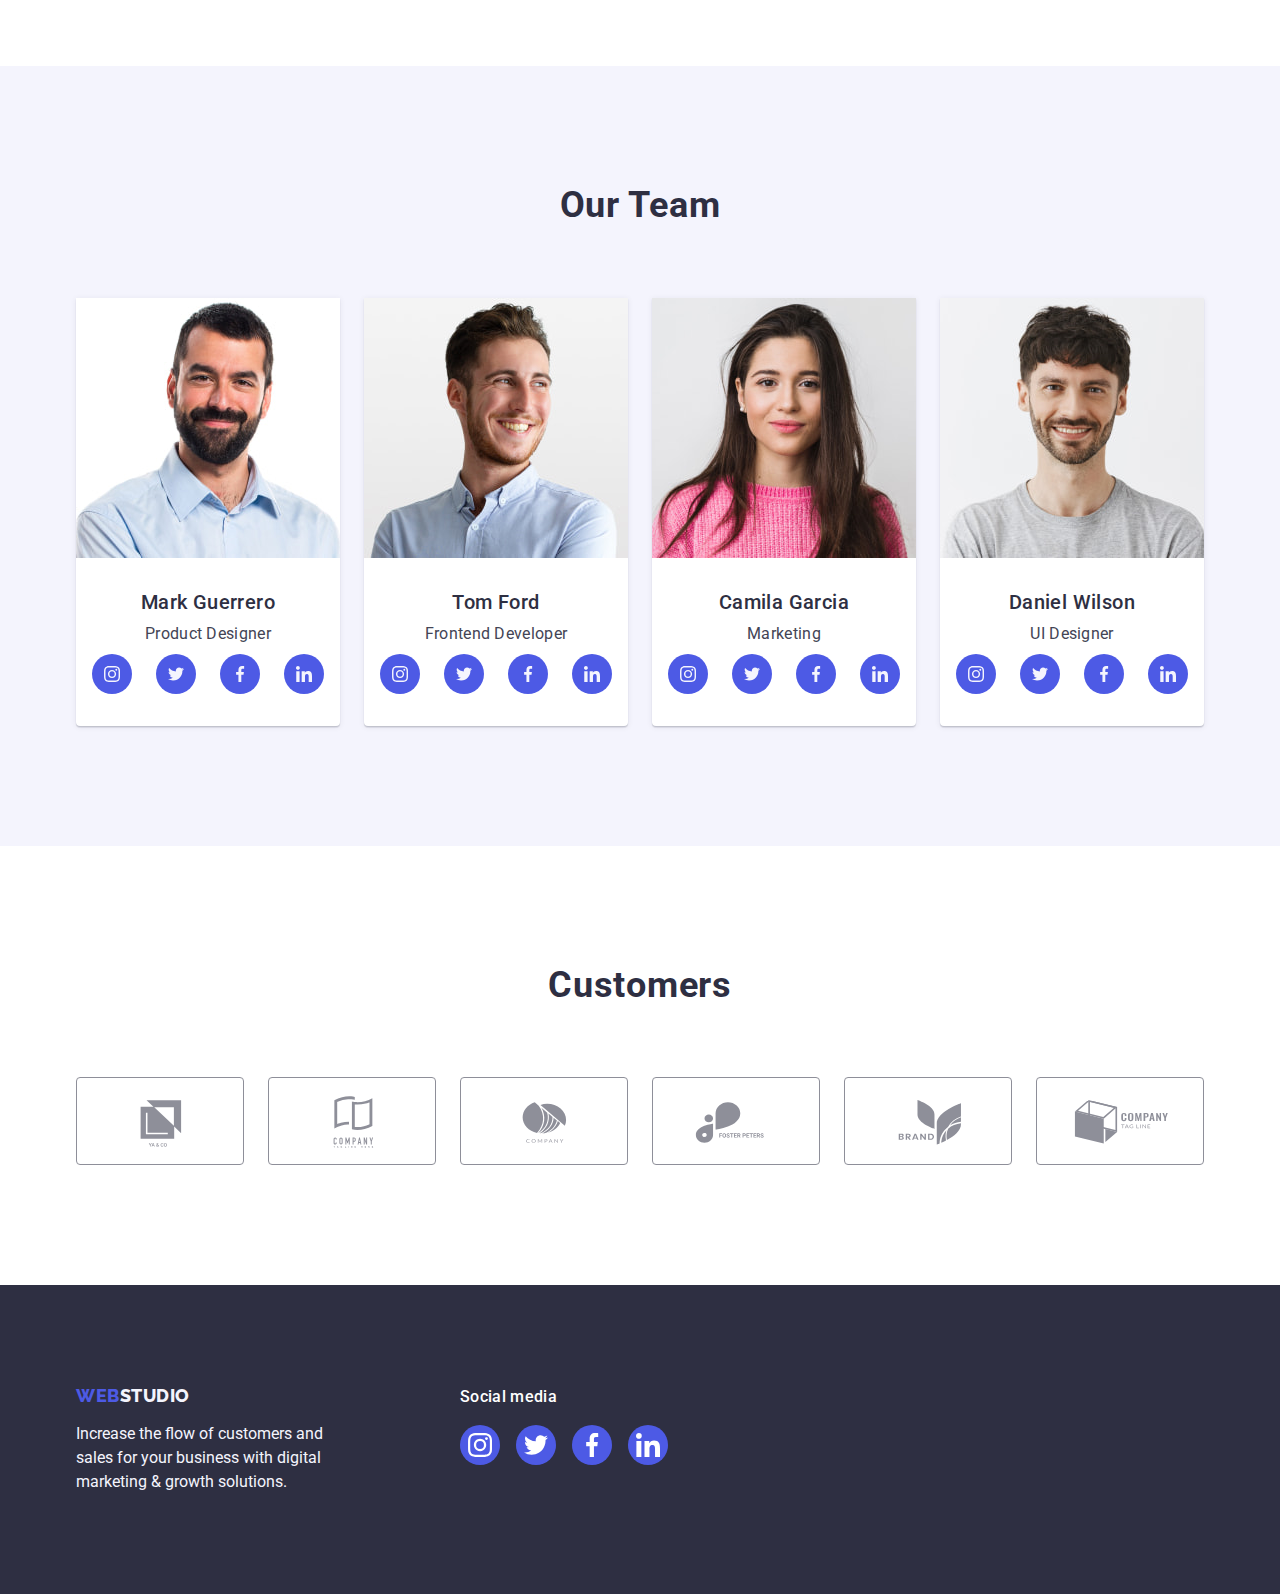
==== commit 86942796: "1" ====
--- a/index.html
+++ b/index.html
@@ -341,28 +341,28 @@
           <p class="footer-upper-icon">Social media</p>
           <ul class="footer-list">
             <li>
-              <a href="instagram.com">
+              <a class="footer-link" href="instagram.com">
                 <svg class="footer-icon" width="24" height="24">
                   <use href="./images/icons.svg#instagram"></use>
                 </svg>
               </a>
             </li>
             <li>
-              <a href="twitter.com">
+              <a class="footer-link" href="twitter.com">
                 <svg class="footer-icon" width="24" height="24">
                   <use href="./images/icons.svg#twitter"></use>
                 </svg>
               </a>
             </li>
             <li>
-              <a href="facebook.com">
+              <a class="footer-link" href="facebook.com">
                 <svg class="footer-icon" width="24" height="24">
                   <use href="./images/icons.svg#facebook"></use>
                 </svg>
               </a>
             </li>
             <li>
-              <a href="linkedin.com">
+              <a class="footer-link" href="linkedin.com">
                 <svg class="footer-icon" width="24" height="24">
                   <use href="./images/icons.svg#linkedin"></use>
                 </svg>
--- a/css/styles.css
+++ b/css/styles.css
@@ -455,19 +455,40 @@
     gap: 120px;
 }
 
-.footer-text {}
-
 .footer-upper-icon {
     font-weight: 500;
     font-size: 16px;
     line-height: 1.5;
     letter-spacing: 0.02em;
     color: var(--color-white);
+    margin-bottom: 16px;
+}
+
+.footer-link {
+    display: flex;
+    height: 100%;
+    width: 100%;
+    background-color: var(--color-iris);
+    color: var(--color-white);
+    border-radius: 50%;
+    padding: 8px;
+}
+
+.footer-link:hover,
+.footer-link:focus {
+    background-color: var(--color-ocean);
+}
+
+.footer-icon {
+    fill: currentColor;
 }
 
 .footer-list {
     display: flex;
     list-style: none;
+    gap: 16px;
+    justify-content: center;
+    align-items: center;
 }
 
 .footer .link {
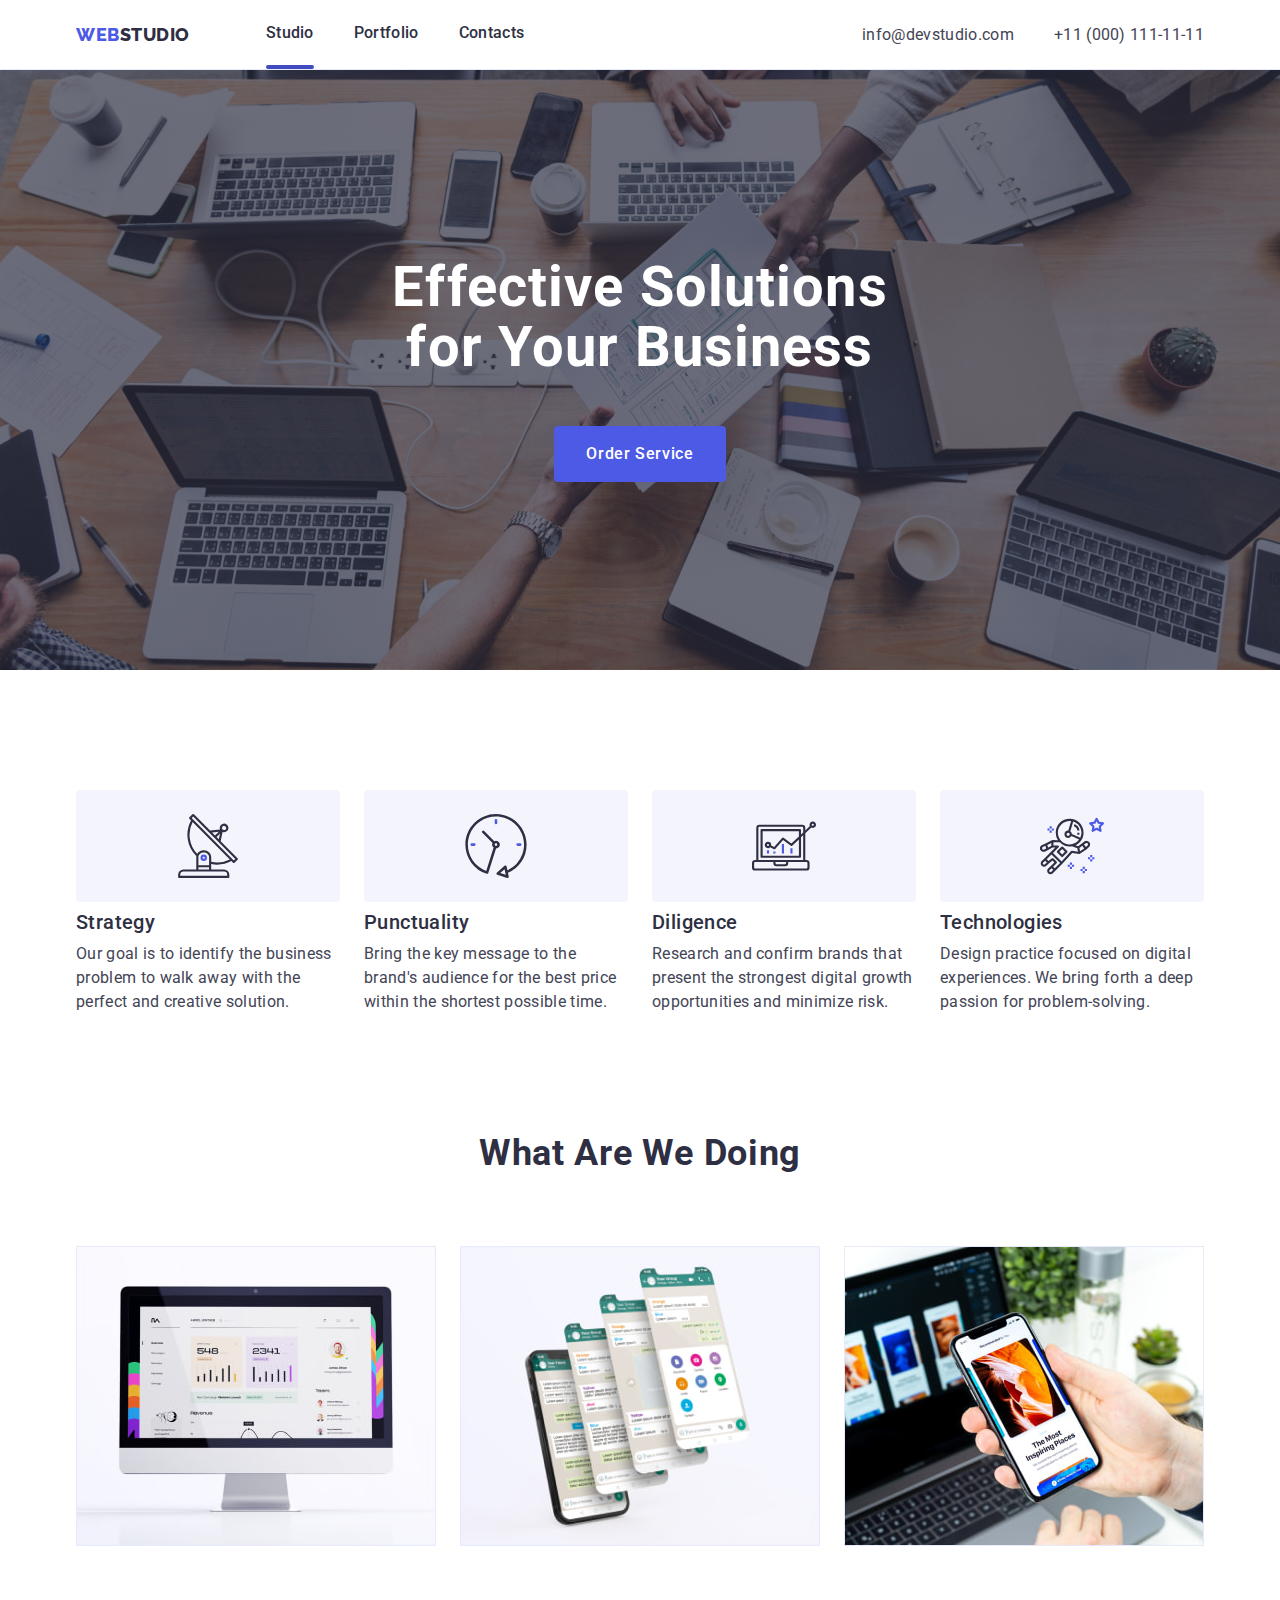
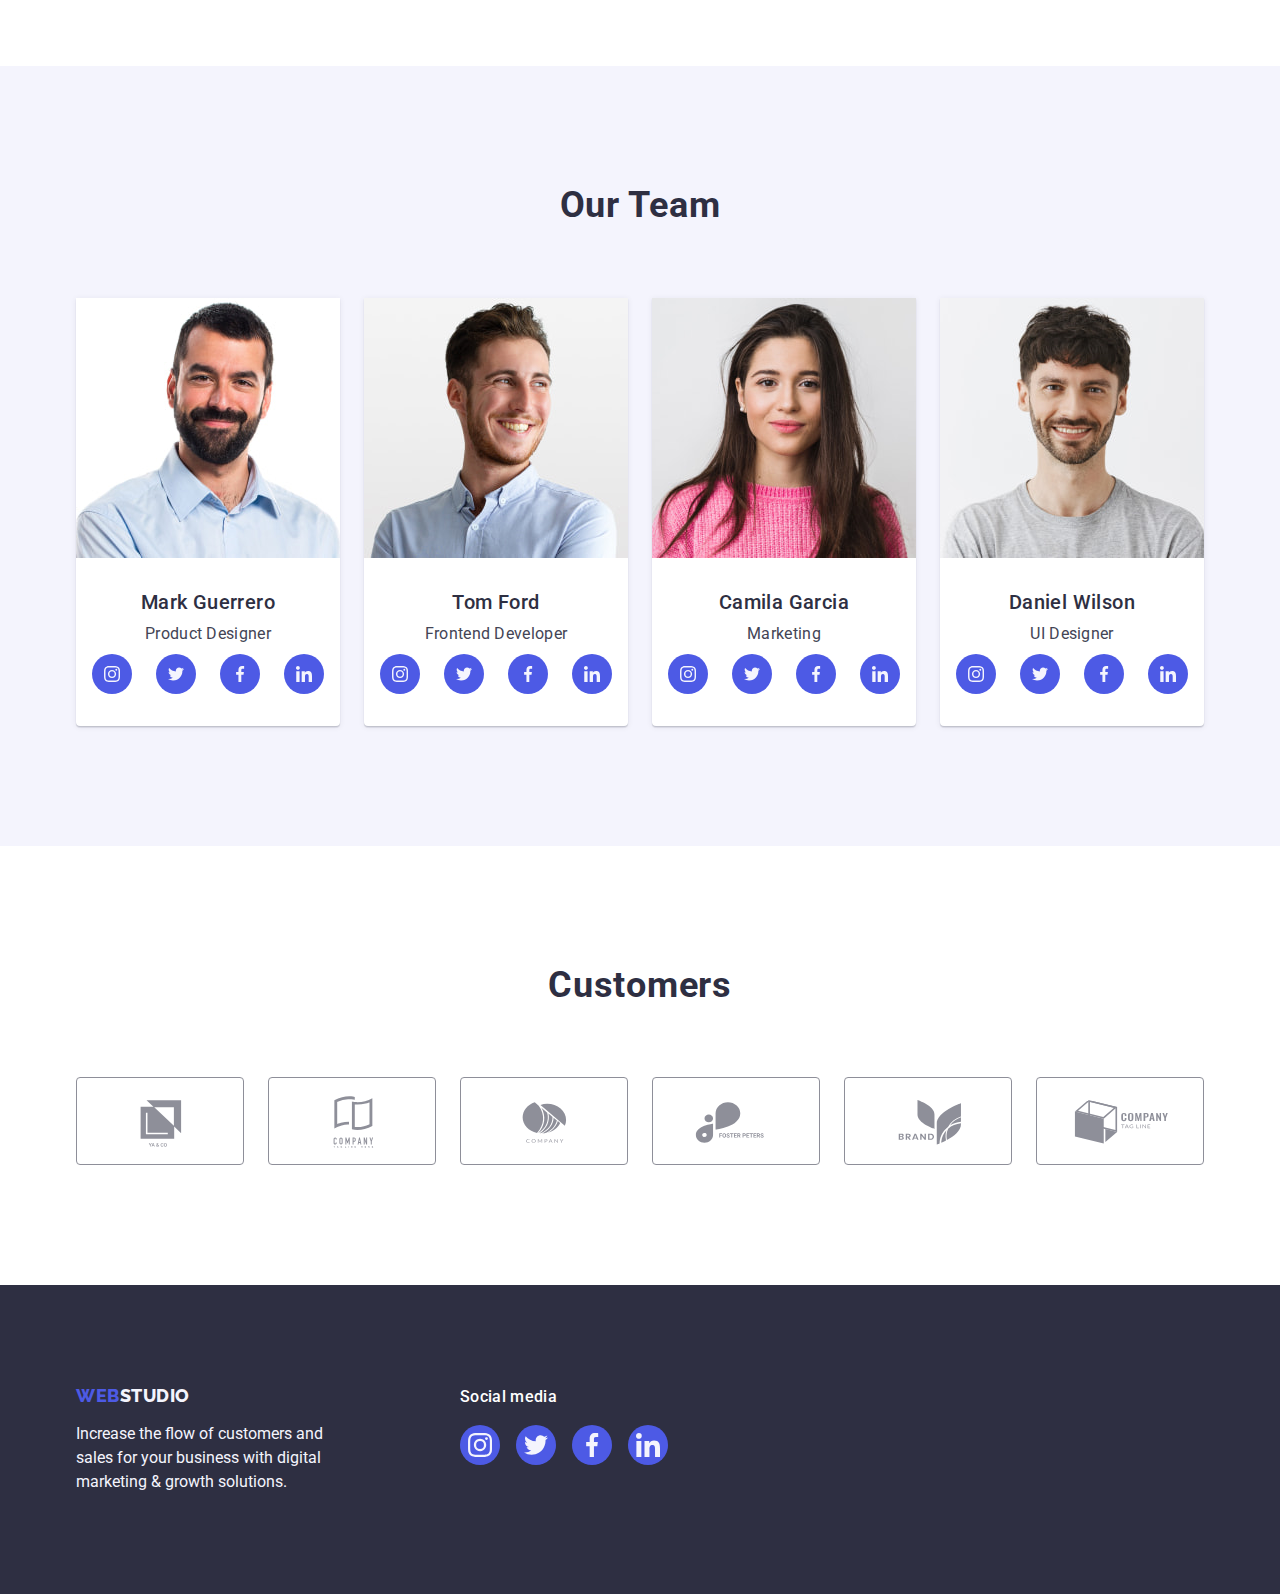
==== commit 2db2db91: "Update index.html" ====
--- a/index.html
+++ b/index.html
@@ -340,28 +340,28 @@
         <div>
           <p class="footer-upper-icon">Social media</p>
           <ul class="footer-list">
-            <li>
+            <li class="footer-list-item">
               <a class="footer-link" href="instagram.com">
                 <svg class="footer-icon" width="24" height="24">
                   <use href="./images/icons.svg#instagram"></use>
                 </svg>
               </a>
             </li>
-            <li>
+            <li class="footer-list-item">
               <a class="footer-link" href="twitter.com">
                 <svg class="footer-icon" width="24" height="24">
                   <use href="./images/icons.svg#twitter"></use>
                 </svg>
               </a>
             </li>
-            <li>
+            <li class="footer-list-item">
               <a class="footer-link" href="facebook.com">
                 <svg class="footer-icon" width="24" height="24">
                   <use href="./images/icons.svg#facebook"></use>
                 </svg>
               </a>
             </li>
-            <li>
+            <li class="footer-list-item">
               <a class="footer-link" href="linkedin.com">
                 <svg class="footer-icon" width="24" height="24">
                   <use href="./images/icons.svg#linkedin"></use>
--- a/css/styles.css
+++ b/css/styles.css
@@ -53,7 +53,7 @@
 
 /**
   |============================
-  | Header & Footer + Logo
+  | Header & Logo
   |============================
 */
 
@@ -452,7 +452,11 @@
 .footer-container {
     display: flex;
     align-items: baseline;
-    gap: 120px;
+    /* gap: 120px; */
+}
+
+.footer-text {
+    margin-right: 120px;
 }
 
 .footer-upper-icon {
@@ -466,17 +470,19 @@
 
 .footer-link {
     display: flex;
+    align-items: center;
+    justify-content: center;
     height: 100%;
     width: 100%;
     background-color: var(--color-iris);
-    color: var(--color-white);
+    color: var(--color-cloud);
     border-radius: 50%;
     padding: 8px;
 }
 
 .footer-link:hover,
 .footer-link:focus {
-    background-color: var(--color-ocean);
+    background-color: var(--color-green);
 }
 
 .footer-icon {
